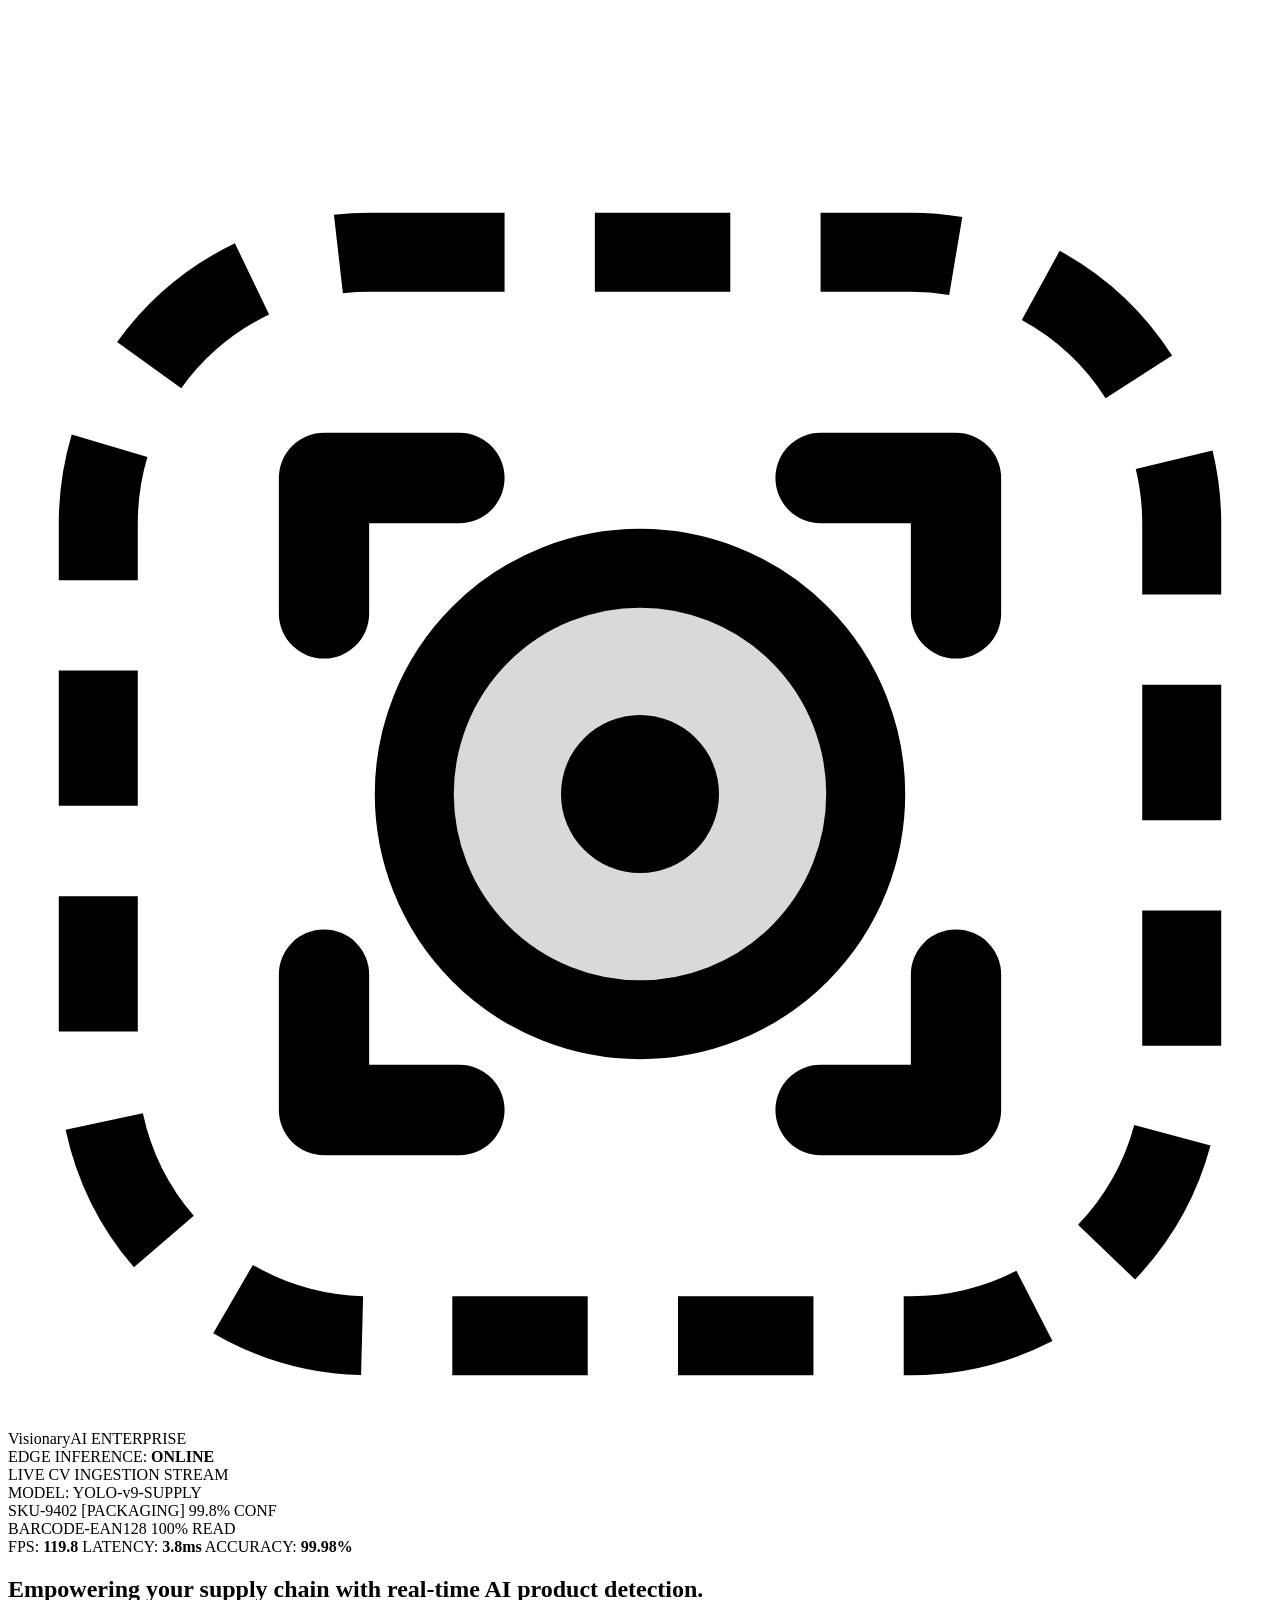
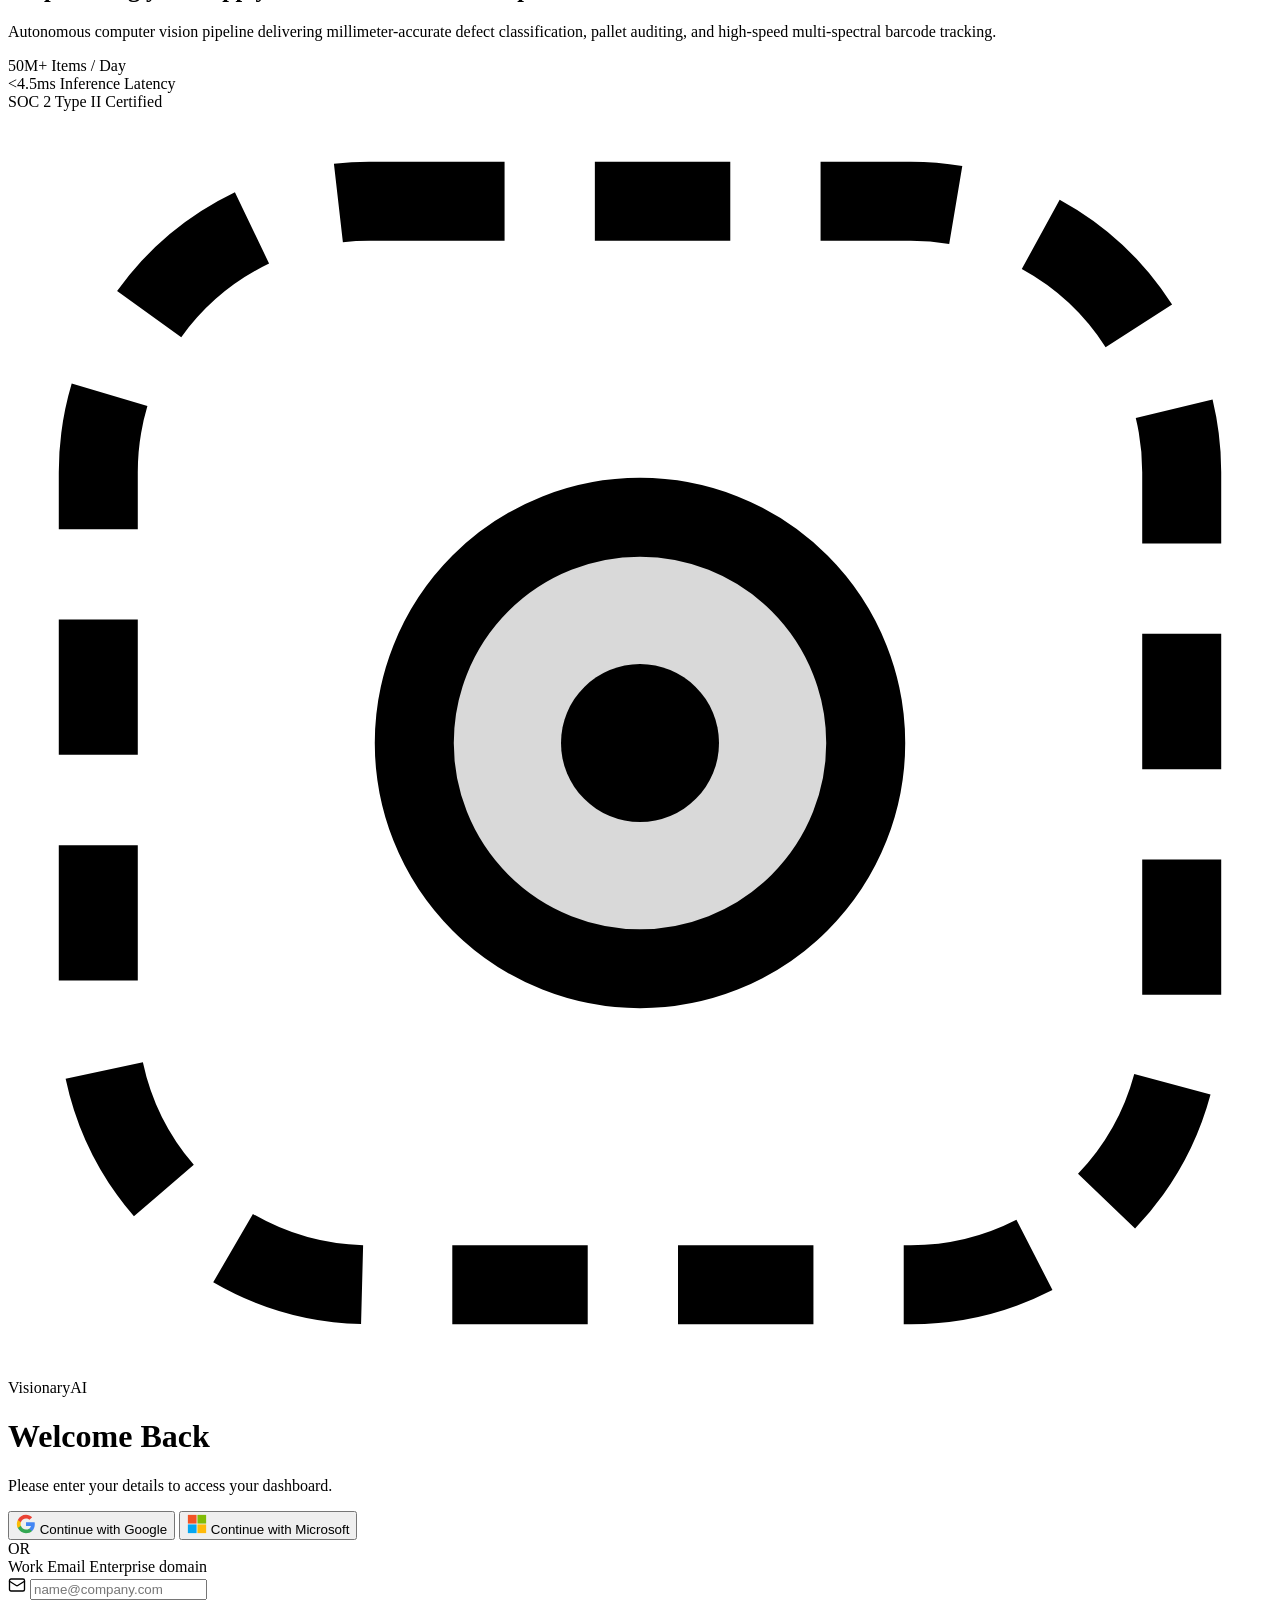
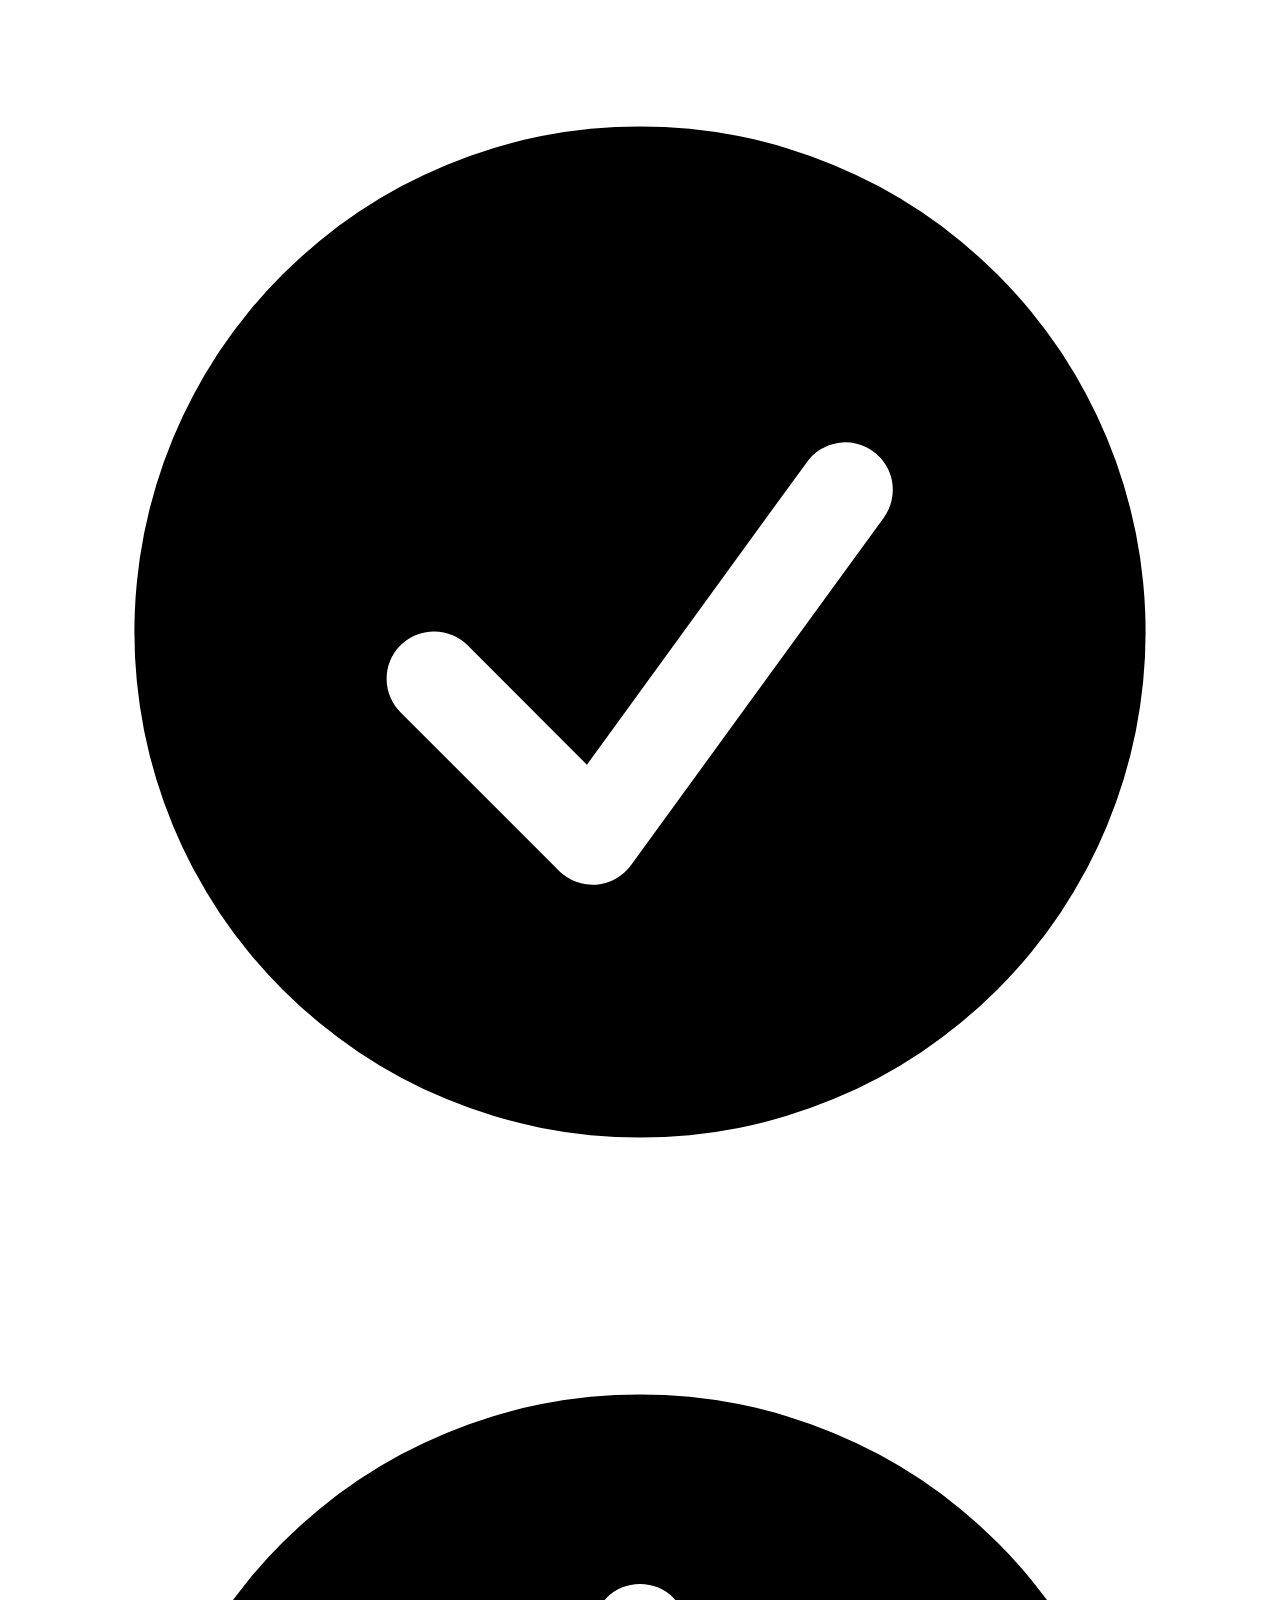
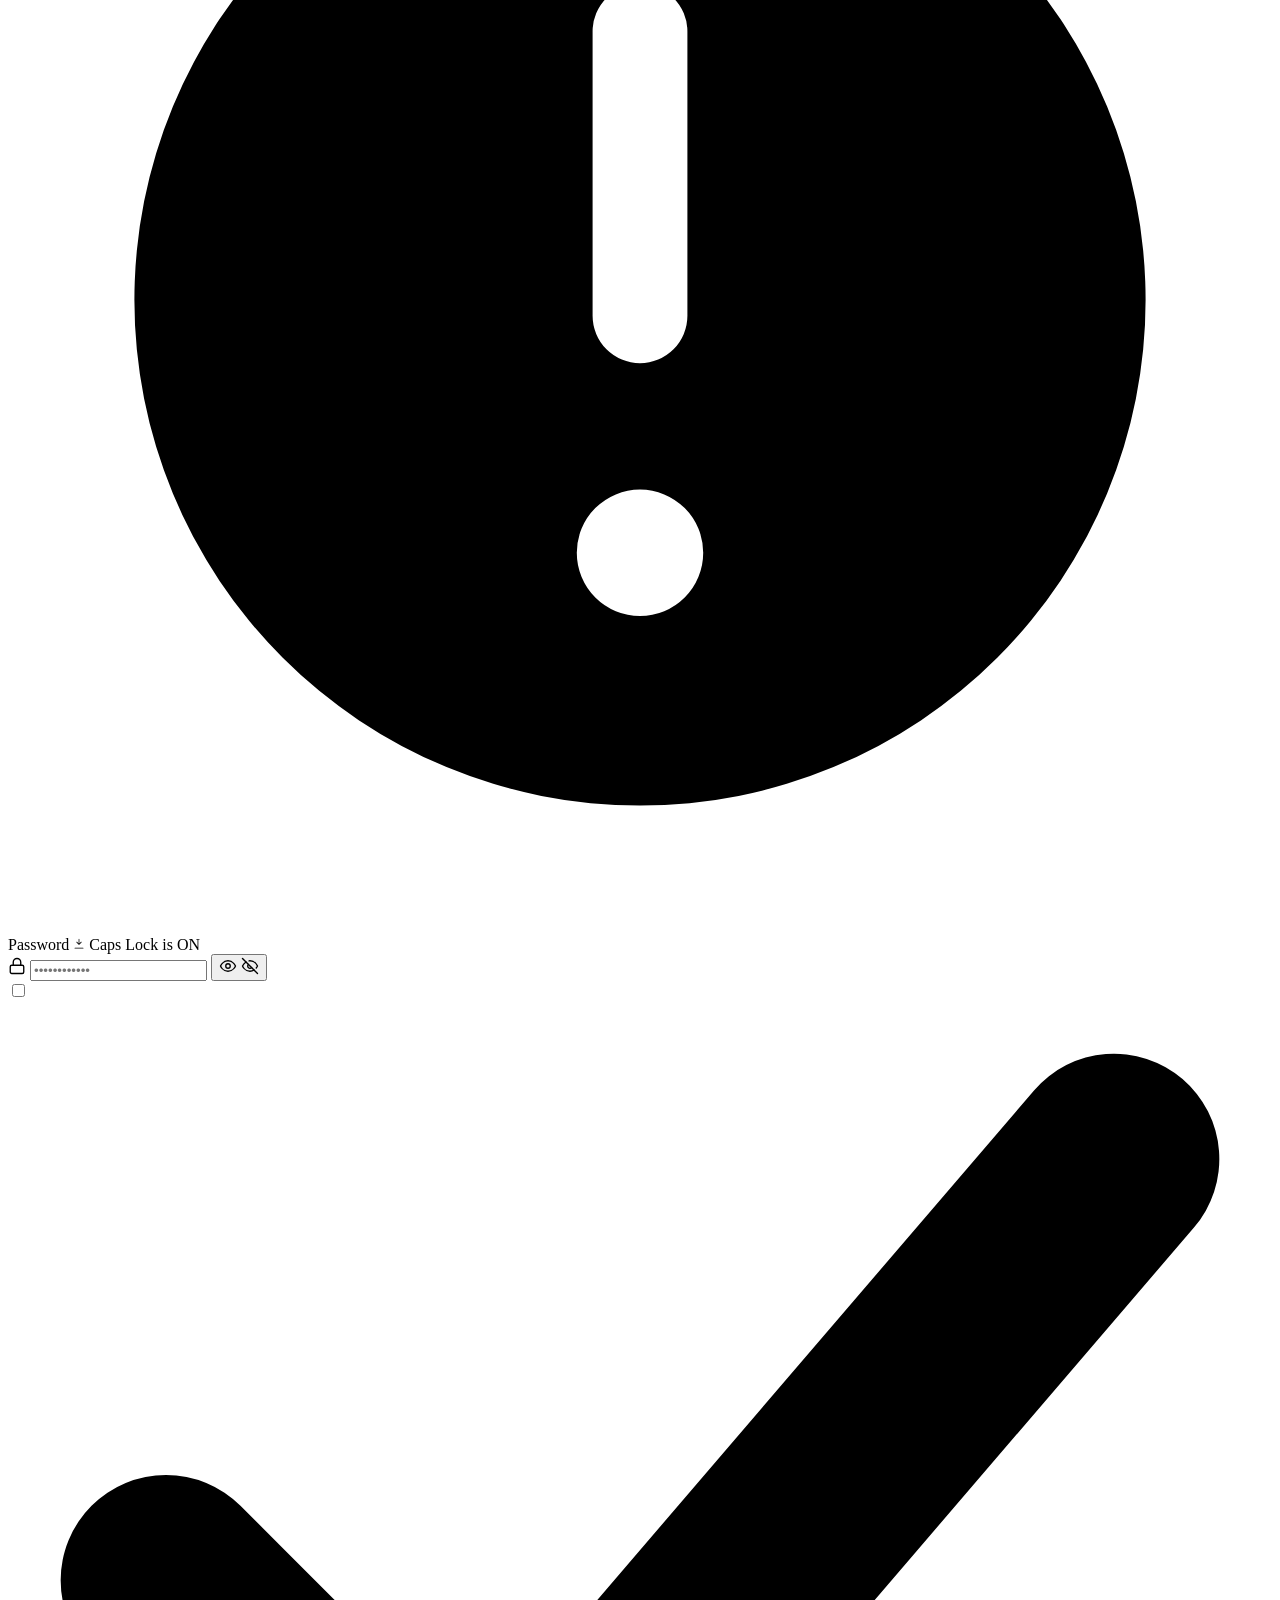
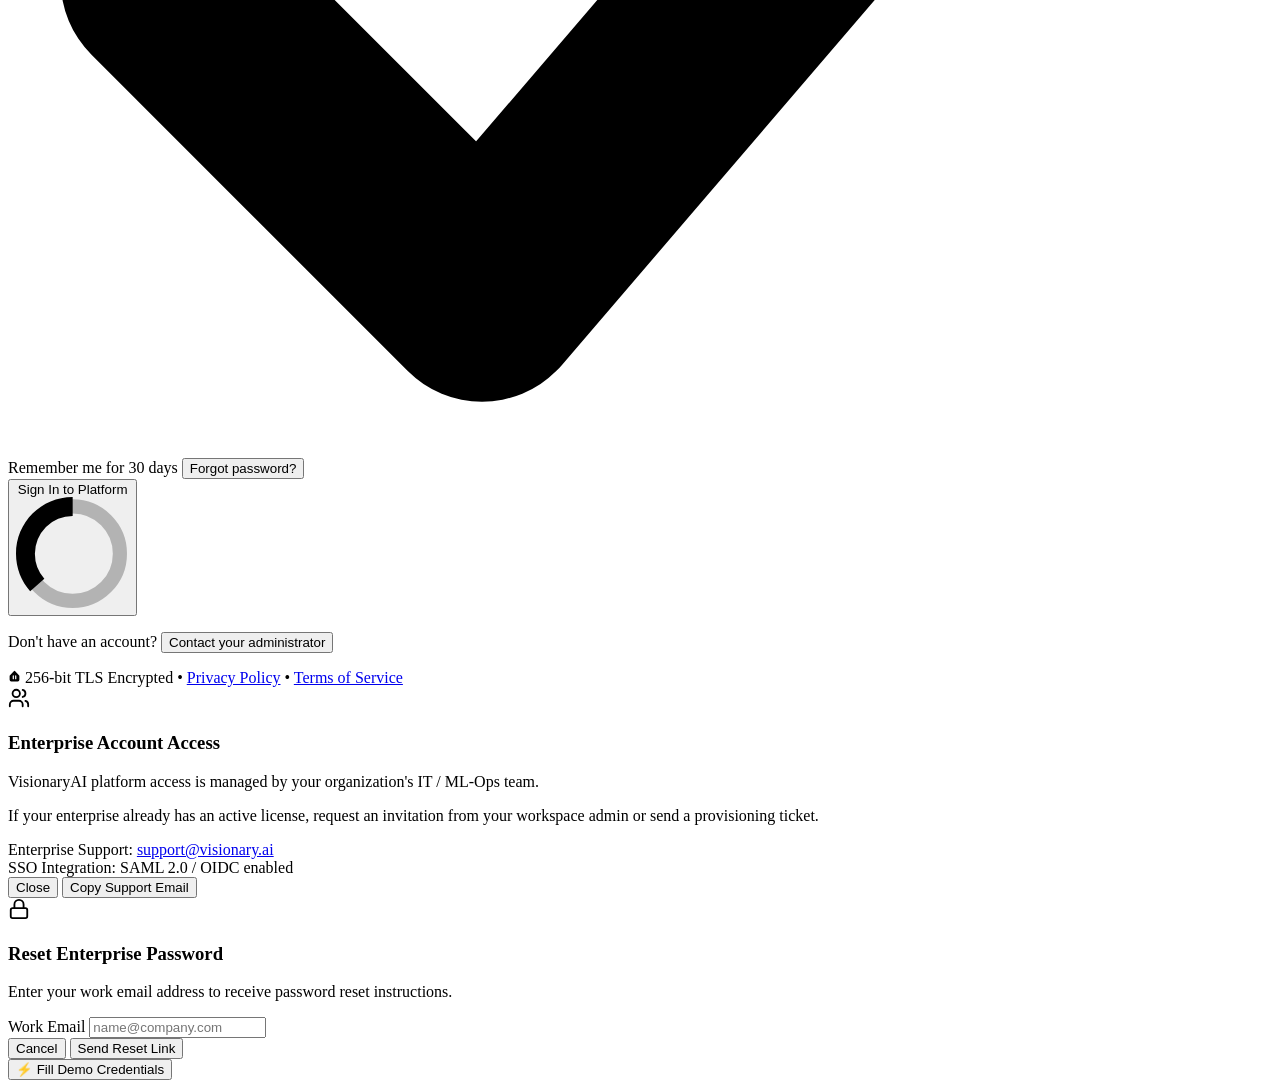
==== index.html @ e0a41798 "Add files via upload" ====
<!DOCTYPE html>
<html lang="en">
<head>
  <meta charset="UTF-8">
  <meta name="viewport" content="width=device-width, initial-scale=1.0">
  <title>VisionaryAI &mdash; Enterprise AI Product Detection Platform | Login</title>
  <meta name="description" content="Access your VisionaryAI dashboard to monitor real-time AI product detection, quality assurance telemetry, and supply chain vision models.">
  
  <!-- Fonts -->
  <link rel="preconnect" href="https://fonts.googleapis.com">
  <link rel="preconnect" href="https://fonts.gstatic.com" crossorigin>
  <link href="https://fonts.googleapis.com/css2?family=Plus+Jakarta+Sans:ital,wght@0,300;0,400;0,500;0,600;0,700;0,800;1,400&family=JetBrains+Mono:wght@400;500;600&display=swap" rel="stylesheet">
  
  <!-- Main Stylesheet -->
  <link rel="stylesheet" href="css/styles.css">
  
  <!-- Favicon SVG -->
  <link rel="icon" type="image/svg+xml" href="data:image/svg+xml,<svg xmlns='http://www.w3.org/2000/svg' viewBox='0 0 24 24' fill='none' stroke='%230284C7' stroke-width='2' stroke-linecap='round' stroke-linejoin='round'><path d='M2 12s3-7 10-7 10 7 10 7-3 7-10 7-10-7-10-7Z'/><circle cx='12' cy='12' r='3'/></svg>">
</head>
<body>
  <div class="app-container">
    
    <!-- LEFT SIDE: AI Vision & Corporate Branding Panel -->
    <aside class="branding-panel" aria-label="Brand and AI Computer Vision Showcase">
      <!-- Background Ambient Canvas for Real-time AI Bounding Boxes & Telemetry -->
      <canvas id="aiVisionCanvas" class="ai-canvas" aria-hidden="true"></canvas>
      
      <!-- Subtle Grid & Grain Overlays -->
      <div class="panel-overlay-gradient"></div>
      <div class="panel-overlay-vignette"></div>

      <div class="branding-content">
        <!-- Top Navigation / Logo -->
        <header class="brand-header">
          <div class="brand-logo-wrap">
            <div class="brand-logo-icon">
              <svg class="icon-svg" viewBox="0 0 28 28" fill="none" xmlns="http://www.w3.org/2000/svg" aria-hidden="true">
                <rect x="2" y="2" width="24" height="24" rx="6" stroke="currentColor" stroke-width="1.75" stroke-dasharray="3 2" class="scan-frame" />
                <circle cx="14" cy="14" r="5" fill="currentColor" fill-opacity="0.15" stroke="currentColor" stroke-width="1.75" />
                <circle cx="14" cy="14" r="1.75" fill="currentColor" />
                <path d="M7 7L10 7M7 7L7 10" stroke="currentColor" stroke-width="2" stroke-linecap="round" />
                <path d="M21 7L18 7M21 7L21 10" stroke="currentColor" stroke-width="2" stroke-linecap="round" />
                <path d="M7 21L10 21M7 21L7 18" stroke="currentColor" stroke-width="2" stroke-linecap="round" />
                <path d="M21 21L18 21M21 21L21 18" stroke="currentColor" stroke-width="2" stroke-linecap="round" />
              </svg>
            </div>
            <div class="brand-name-group">
              <span class="brand-name">Visionary<span class="brand-highlight">AI</span></span>
              <span class="brand-badge">ENTERPRISE</span>
            </div>
          </div>

          <!-- Live Telemetry Status Pill -->
          <div class="telemetry-pill" title="Inference Engine Status">
            <span class="telemetry-dot"></span>
            <span class="telemetry-text">EDGE INFERENCE: <strong>ONLINE</strong></span>
          </div>
        </header>

        <!-- Center AI Hero Showcase -->
        <div class="ai-hero-showcase">
          <!-- Live AI Computer Vision HUD Card -->
          <div class="cv-telemetry-card" id="interactiveHudCard">
            <div class="cv-card-header">
              <div class="cv-card-title">
                <span class="pulse-indicator"></span>
                <span>LIVE CV INGESTION STREAM</span>
              </div>
              <span class="cv-chip">MODEL: YOLO-v9-SUPPLY</span>
            </div>

            <!-- Visual Stream Simulation -->
            <div class="cv-stream-box">
              <div class="cv-crosshair top-left"></div>
              <div class="cv-crosshair top-right"></div>
              <div class="cv-crosshair bottom-left"></div>
              <div class="cv-crosshair bottom-right"></div>
              <div class="cv-laser-scan"></div>
              
              <!-- Simulated Detected BBoxes -->
              <div class="detected-item item-1">
                <div class="bbox-tag">
                  <span class="bbox-label">SKU-9402 [PACKAGING]</span>
                  <span class="bbox-conf">99.8% CONF</span>
                </div>
              </div>
              
              <div class="detected-item item-2">
                <div class="bbox-tag">
                  <span class="bbox-label">BARCODE-EAN128</span>
                  <span class="bbox-conf">100% READ</span>
                </div>
              </div>

              <div class="stream-stats-bar">
                <span>FPS: <strong id="fpsCounter">119.8</strong></span>
                <span>LATENCY: <strong id="latencyCounter">3.8ms</strong></span>
                <span>ACCURACY: <strong>99.98%</strong></span>
              </div>
            </div>
          </div>

          <!-- Tagline & Narrative -->
          <div class="brand-messaging">
            <h2 class="branding-tagline">
              Empowering your supply chain with real-time AI product detection.
            </h2>
            <p class="branding-description">
              Autonomous computer vision pipeline delivering millimeter-accurate defect classification, pallet auditing, and high-speed multi-spectral barcode tracking.
            </p>
          </div>
        </div>

        <!-- Footer / Enterprise Trust Badges -->
        <footer class="branding-footer">
          <div class="trust-metric">
            <span class="metric-val">50M+</span>
            <span class="metric-lbl">Items / Day</span>
          </div>
          <div class="trust-divider" aria-hidden="true"></div>
          <div class="trust-metric">
            <span class="metric-val">&lt;4.5ms</span>
            <span class="metric-lbl">Inference Latency</span>
          </div>
          <div class="trust-divider" aria-hidden="true"></div>
          <div class="trust-metric">
            <span class="metric-val">SOC 2</span>
            <span class="metric-lbl">Type II Certified</span>
          </div>
        </footer>
      </div>
    </aside>


    <!-- RIGHT SIDE: Modern Enterprise Login Form Container -->
    <main class="login-panel" role="main">
      <!-- Mobile Only Header -->
      <div class="mobile-brand-header">
        <div class="brand-logo-wrap">
          <div class="brand-logo-icon">
            <svg class="icon-svg" viewBox="0 0 28 28" fill="none" xmlns="http://www.w3.org/2000/svg" aria-hidden="true">
              <rect x="2" y="2" width="24" height="24" rx="6" stroke="currentColor" stroke-width="1.75" stroke-dasharray="3 2" />
              <circle cx="14" cy="14" r="5" fill="currentColor" fill-opacity="0.15" stroke="currentColor" stroke-width="1.75" />
              <circle cx="14" cy="14" r="1.75" fill="currentColor" />
            </svg>
          </div>
          <div class="brand-name-group">
            <span class="brand-name">Visionary<span class="brand-highlight">AI</span></span>
          </div>
        </div>
      </div>

      <!-- Centered Form Container -->
      <div class="form-wrapper">
        <div class="form-card">
          
          <!-- Header Area -->
          <header class="form-header">
            <h1 class="form-title">Welcome Back</h1>
            <p class="form-subtitle">Please enter your details to access your dashboard.</p>
          </header>

          <!-- SSO Options (Google & Microsoft) -->
          <section class="sso-section" aria-label="Single Sign-On Authentication">
            <div class="sso-grid">
              <!-- Google SSO -->
              <button type="button" class="sso-button" id="btnSsoGoogle" aria-label="Continue with Google Workspace SSO">
                <svg class="sso-icon" viewBox="0 0 24 24" width="20" height="20" xmlns="http://www.w3.org/2000/svg" aria-hidden="true">
                  <path d="M22.56 12.25c0-.78-.07-1.53-.2-2.25H12v4.26h5.92c-.26 1.37-1.04 2.53-2.21 3.31v2.77h3.57c2.08-1.92 3.28-4.74 3.28-8.09z" fill="#4285F4"/>
                  <path d="M12 23c2.97 0 5.46-.98 7.28-2.66l-3.57-2.77c-.98.66-2.23 1.06-3.71 1.06-2.86 0-5.29-1.93-6.16-4.53H2.18v2.84C3.99 20.53 7.7 23 12 23z" fill="#34A853"/>
                  <path d="M5.84 14.09c-.22-.66-.35-1.36-.35-2.09s.13-1.43.35-2.09V7.06H2.18C1.43 8.55 1 10.22 1 12s.43 3.45 1.18 4.94l2.85-2.22.81-.63z" fill="#FBBC05"/>
                  <path d="M12 5.38c1.62 0 3.06.56 4.21 1.64l3.15-3.15C17.45 2.09 14.97 1 12 1 7.7 1 3.99 3.47 2.18 7.06l3.66 2.84c.87-2.6 3.3-4.52 6.16-4.52z" fill="#EA4335"/>
                </svg>
                <span class="sso-text">Continue with Google</span>
              </button>

              <!-- Microsoft SSO -->
              <button type="button" class="sso-button" id="btnSsoMicrosoft" aria-label="Continue with Microsoft Azure AD SSO">
                <svg class="sso-icon" viewBox="0 0 23 23" width="20" height="20" xmlns="http://www.w3.org/2000/svg" aria-hidden="true">
                  <path fill="#f35325" d="M1 1h10v10H1z"/>
                  <path fill="#81bc06" d="M12 1h10v10H12z"/>
                  <path fill="#05a6f0" d="M1 12h10v10H1z"/>
                  <path fill="#ffba08" d="M12 12h10v10H12z"/>
                </svg>
                <span class="sso-text">Continue with Microsoft</span>
              </button>
            </div>
          </section>

          <!-- Divider -->
          <div class="divider-wrap" role="separator" aria-label="or sign in with enterprise credentials">
            <div class="divider-line"></div>
            <span class="divider-label">OR</span>
            <div class="divider-line"></div>
          </div>

          <!-- Login Form -->
          <form id="loginForm" class="auth-form" novalidate autocomplete="on">
            
            <!-- Email Field -->
            <div class="form-group" id="emailGroup">
              <div class="label-row">
                <label for="workEmail" class="form-label">Work Email</label>
                <span class="label-hint" id="domainHint">Enterprise domain</span>
              </div>
              <div class="input-container">
                <span class="input-icon left" aria-hidden="true">
                  <svg viewBox="0 0 24 24" fill="none" stroke="currentColor" stroke-width="1.8" stroke-linecap="round" stroke-linejoin="round" width="18" height="18">
                    <rect x="2" y="4" width="20" height="16" rx="2"/>
                    <path d="m22 7-8.97 5.7a1.94 1.94 0 0 1-2.06 0L2 7"/>
                  </svg>
                </span>
                <input 
                  type="email" 
                  id="workEmail" 
                  name="email" 
                  class="form-input" 
                  placeholder="name@company.com" 
                  autocomplete="username" 
                  required 
                  aria-required="true"
                  aria-invalid="false"
                  aria-describedby="emailFeedback"
                />
                <!-- Validation Status Icon -->
                <div class="validation-status" id="emailStatusIcon" aria-hidden="true">
                  <svg class="icon-valid" viewBox="0 0 20 20" fill="currentColor">
                    <path fill-rule="evenodd" d="M10 18a8 8 0 100-16 8 8 0 000 16zm3.857-9.809a.75.75 0 00-1.214-.882l-3.483 4.79-1.88-1.88a.75.75 0 10-1.06 1.061l2.5 2.5a.75.75 0 001.137-.089l4-5.5z" clip-rule="evenodd" />
                  </svg>
                  <svg class="icon-invalid" viewBox="0 0 20 20" fill="currentColor">
                    <path fill-rule="evenodd" d="M18 10a8 8 0 11-16 0 8 8 0 0116 0zm-8-5a.75.75 0 01.75.75v4.5a.75.75 0 01-1.5 0v-4.5A.75.75 0 0110 5zm0 10a1 1 0 100-2 1 1 0 000 2z" clip-rule="evenodd" />
                  </svg>
                </div>
              </div>
              <div class="feedback-msg" id="emailFeedback" role="alert" aria-live="polite"></div>
            </div>

            <!-- Password Field -->
            <div class="form-group" id="passwordGroup">
              <div class="label-row">
                <label for="password" class="form-label">Password</label>
                <!-- Caps Lock Warning Badge -->
                <span class="caps-warning hidden" id="capsLockWarning" role="status">
                  <svg viewBox="0 0 16 16" fill="currentColor" width="12" height="12" aria-hidden="true">
                    <path d="M8 1a.5.5 0 0 1 .5.5v5.793l2.146-2.147a.5.5 0 0 1 .708.708l-3 3a.5.5 0 0 1-.708 0l-3-3a.5.5 0 1 1 .708-.708L7.5 7.293V1.5A.5.5 0 0 1 8 1zM2 13.5a.5.5 0 0 1 .5-.5h11a.5.5 0 0 1 0 1h-11a.5.5 0 0 1-.5-.5z"/>
                  </svg>
                  Caps Lock is ON
                </span>
              </div>
              <div class="input-container">
                <span class="input-icon left" aria-hidden="true">
                  <svg viewBox="0 0 24 24" fill="none" stroke="currentColor" stroke-width="1.8" stroke-linecap="round" stroke-linejoin="round" width="18" height="18">
                    <rect x="3" y="11" width="18" height="11" rx="2" ry="2"/>
                    <path d="M7 11V7a5 5 0 0 1 10 0v4"/>
                  </svg>
                </span>
                <input 
                  type="password" 
                  id="password" 
                  name="password" 
                  class="form-input has-toggle" 
                  placeholder="••••••••••••" 
                  autocomplete="current-password" 
                  required 
                  aria-required="true"
                  aria-invalid="false"
                  aria-describedby="passwordFeedback"
                />
                <!-- Show / Hide Password Toggle Button -->
                <button 
                  type="button" 
                  id="togglePassword" 
                  class="password-toggle-btn" 
                  aria-label="Show password" 
                  aria-pressed="false"
                  title="Toggle password visibility"
                >
                  <!-- Eye Open Icon -->
                  <svg class="eye-open" viewBox="0 0 24 24" fill="none" stroke="currentColor" stroke-width="1.8" stroke-linecap="round" stroke-linejoin="round" width="18" height="18" aria-hidden="true">
                    <path d="M2 12s3-7 10-7 10 7 10 7-3 7-10 7-10-7-10-7Z"/>
                    <circle cx="12" cy="12" r="3"/>
                  </svg>
                  <!-- Eye Closed Icon -->
                  <svg class="eye-closed hidden" viewBox="0 0 24 24" fill="none" stroke="currentColor" stroke-width="1.8" stroke-linecap="round" stroke-linejoin="round" width="18" height="18" aria-hidden="true">
                    <path d="m2 2 20 20"/>
                    <path d="M9.88 9.88a3 3 0 1 0 4.24 4.24"/>
                    <path d="M10.73 5.08A10.43 10.43 0 0 1 12 5c7 0 10 7 10 7a13.16 13.16 0 0 1-1.67 2.68"/>
                    <path d="M6.61 6.61A13.526 13.526 0 0 0 2 12s3 7 10 7a9.74 9.74 0 0 0 5.39-1.61"/>
                  </svg>
                </button>
              </div>
              <div class="feedback-msg" id="passwordFeedback" role="alert" aria-live="polite"></div>
            </div>

            <!-- Form Controls: Remember Me & Forgot Password -->
            <div class="form-controls-row">
              <label class="custom-checkbox-label" for="rememberMe">
                <input type="checkbox" id="rememberMe" name="remember" class="custom-checkbox-input">
                <span class="custom-checkbox-box" aria-hidden="true">
                  <svg class="check-svg" viewBox="0 0 12 10" fill="none" stroke="currentColor" stroke-width="2" stroke-linecap="round" stroke-linejoin="round">
                    <polyline points="1.5 5.5 4.5 8.5 10.5 1.5"></polyline>
                  </svg>
                </span>
                <span class="checkbox-text">Remember me for 30 days</span>
              </label>

              <button type="button" class="forgot-password-link" id="btnForgotPassword">
                Forgot password?
              </button>
            </div>

            <!-- Primary Submit Action -->
            <button type="submit" class="submit-btn" id="btnSubmit">
              <span class="btn-text">Sign In to Platform</span>
              <span class="btn-spinner hidden" aria-hidden="true">
                <svg class="spinner-svg" viewBox="0 0 24 24" fill="none">
                  <circle class="spinner-track" cx="12" cy="12" r="10" stroke="currentColor" stroke-width="3" opacity="0.25"/>
                  <path class="spinner-head" fill="currentColor" d="M4 12a8 8 0 018-8V0C5.373 0 0 5.373 0 12h4zm2 5.291A7.962 7.962 0 014 12H0c0 3.042 1.135 5.824 3 7.938l3-2.647z"/>
                </svg>
              </span>
            </button>

          </form>

          <!-- Footer / Admin Contact -->
          <footer class="form-card-footer">
            <p class="admin-notice">
              Don't have an account? 
              <button type="button" class="contact-admin-link" id="btnContactAdmin">
                Contact your administrator
              </button>
            </p>
            
            <div class="legal-links">
              <span class="security-badge">
                <svg viewBox="0 0 16 16" fill="currentColor" width="13" height="13" aria-hidden="true">
                  <path fill-rule="evenodd" d="M8 .999a.75.75 0 0 1 .55.24l5.25 5.5A.75.75 0 0 1 14 7.25V12a2 2 0 0 1-2 2H4a2 2 0 0 1-2-2V7.25a.75.75 0 0 1 .2-.51l5.25-5.5A.75.75 0 0 1 8 .999zm-.75 6.251a.75.75 0 0 0-1.5 0v3.5a.75.75 0 0 0 1.5 0v-3.5zm3 0a.75.75 0 0 0-1.5 0v3.5a.75.75 0 0 0 1.5 0v-3.5z"/>
                </svg>
                256-bit TLS Encrypted
              </span>
              <span class="sep">&bull;</span>
              <a href="#privacy" class="subtle-link" id="linkPrivacy">Privacy Policy</a>
              <span class="sep">&bull;</span>
              <a href="#terms" class="subtle-link" id="linkTerms">Terms of Service</a>
            </div>
          </footer>

        </div>
      </div>
    </main>

  </div>

  <!-- Interactive Modal: Contact Administrator -->
  <div class="modal-backdrop hidden" id="adminModal" role="dialog" aria-modal="true" aria-labelledby="adminModalTitle">
    <div class="modal-card">
      <div class="modal-header">
        <div class="modal-icon-badge">
          <svg viewBox="0 0 24 24" fill="none" stroke="currentColor" stroke-width="2" stroke-linecap="round" stroke-linejoin="round" width="22" height="22">
            <path d="M16 21v-2a4 4 0 0 0-4-4H6a4 4 0 0 0-4 4v2"/>
            <circle cx="9" cy="7" r="4"/>
            <path d="M22 21v-2a4 4 0 0 0-3-3.87"/>
            <path d="M16 3.13a4 4 0 0 1 0 7.75"/>
          </svg>
        </div>
        <div>
          <h3 class="modal-title" id="adminModalTitle">Enterprise Account Access</h3>
          <p class="modal-subtitle">VisionaryAI platform access is managed by your organization's IT / ML-Ops team.</p>
        </div>
      </div>
      <div class="modal-body">
        <div class="info-alert">
          <p>If your enterprise already has an active license, request an invitation from your workspace admin or send a provisioning ticket.</p>
        </div>
        <div class="admin-contact-details">
          <div class="contact-row">
            <span class="contact-label">Enterprise Support:</span>
            <a href="mailto:support@visionary.ai" class="contact-val">support@visionary.ai</a>
          </div>
          <div class="contact-row">
            <span class="contact-label">SSO Integration:</span>
            <span class="contact-val">SAML 2.0 / OIDC enabled</span>
          </div>
        </div>
      </div>
      <div class="modal-footer">
        <button type="button" class="btn-secondary" id="btnCloseAdminModal">Close</button>
        <button type="button" class="btn-primary-sm" id="btnCopyAdminEmail">
          <span id="copyEmailText">Copy Support Email</span>
        </button>
      </div>
    </div>
  </div>

  <!-- Interactive Modal: Forgot Password -->
  <div class="modal-backdrop hidden" id="forgotModal" role="dialog" aria-modal="true" aria-labelledby="forgotModalTitle">
    <div class="modal-card">
      <div class="modal-header">
        <div class="modal-icon-badge warning">
          <svg viewBox="0 0 24 24" fill="none" stroke="currentColor" stroke-width="2" stroke-linecap="round" stroke-linejoin="round" width="22" height="22">
            <rect x="3" y="11" width="18" height="11" rx="2" ry="2"/>
            <path d="M7 11V7a5 5 0 0 1 10 0v4"/>
          </svg>
        </div>
        <div>
          <h3 class="modal-title" id="forgotModalTitle">Reset Enterprise Password</h3>
          <p class="modal-subtitle">Enter your work email address to receive password reset instructions.</p>
        </div>
      </div>
      <div class="modal-body">
        <div class="form-group">
          <label for="resetEmail" class="form-label">Work Email</label>
          <input type="email" id="resetEmail" class="form-input" placeholder="name@company.com">
          <div class="feedback-msg" id="resetFeedback"></div>
        </div>
      </div>
      <div class="modal-footer">
        <button type="button" class="btn-secondary" id="btnCloseForgotModal">Cancel</button>
        <button type="button" class="btn-primary-sm" id="btnSendReset">Send Reset Link</button>
      </div>
    </div>
  </div>

  <!-- Toast Notification Container -->
  <div class="toast-container" id="toastContainer" aria-live="assertive"></div>

  <!-- Quick Demo Autofill Tooltip -->
  <aside class="demo-badge-bar" aria-label="Demo Testing Helper">
    <button type="button" class="demo-badge-btn" id="btnQuickDemo" title="Click to autofill enterprise demo credentials">
      <span class="sparkle">⚡</span> Fill Demo Credentials
    </button>
  </aside>

  <!-- Application Logic Scripts -->
  <script src="js/canvas-ai.js"></script>
  <script src="js/app.js"></script>
</body>
</html>
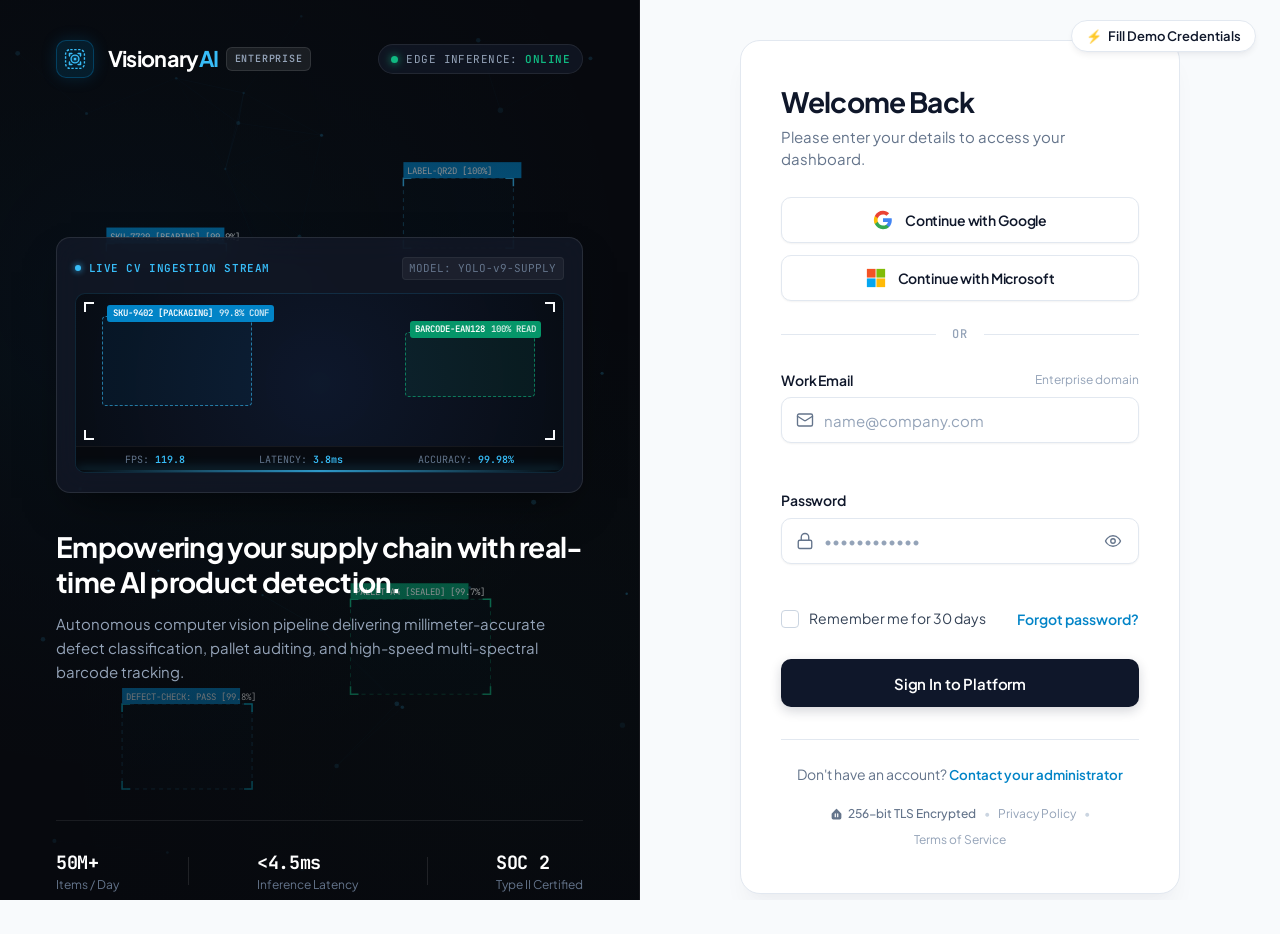
==== commit a5884546: "Add real multi-account switcher to profile dropdown Signing in on the login page now remembers the a" ====
--- a/index.html
+++ b/index.html
@@ -433,6 +433,7 @@
 
   <!-- Application Logic Scripts -->
   <script src="js/canvas-ai.js"></script>
+  <script src="js/auth.js"></script>
   <script src="js/app.js"></script>
 </body>
 </html>
--- a/css/styles.css
+++ b/css/styles.css
@@ -0,0 +1,1392 @@
+/* ==========================================================================
+   VisionaryAI Enterprise Design System & Authentication Stylesheet
+   ========================================================================== */
+
+/* --------------------------------------------------------------------------
+   1. CSS Custom Properties / Design Tokens
+   -------------------------------------------------------------------------- */
+:root {
+  /* Brand Primary & Accents (Precision Slate & Cyan Telemetry) */
+  --brand-primary: #0284C7;
+  --brand-primary-hover: #0369A1;
+  --brand-primary-light: #E0F2FE;
+  --brand-glow: rgba(2, 132, 199, 0.25);
+  
+  /* Telemetry / Success / Error Accents */
+  --color-emerald: #10B981;
+  --color-emerald-light: #D1FAE5;
+  --color-cyan: #06B6D4;
+  --color-rose: #E11D48;
+  --color-rose-light: #FFE4E6;
+  --color-amber: #D97706;
+  --color-amber-light: #FEF3C7;
+
+  /* Left Panel (Dark Corporate Obsidian / Precision Vision Theme) */
+  --dark-bg: #07090E;
+  --dark-surface: #0E131F;
+  --dark-surface-elevated: rgba(18, 24, 38, 0.85);
+  --dark-border: rgba(255, 255, 255, 0.08);
+  --dark-border-subtle: rgba(255, 255, 255, 0.04);
+  --dark-text-primary: #F8FAFC;
+  --dark-text-secondary: #94A3B8;
+  --dark-text-muted: #64748B;
+
+  /* Right Panel (Clean High-End Enterprise Light Studio) */
+  --light-bg: #F8FAFC;
+  --light-card-bg: #FFFFFF;
+  --light-border: #E2E8F0;
+  --light-border-hover: #CBD5E1;
+  --light-border-focus: #0284C7;
+  
+  --text-title: #0F172A;
+  --text-body: #334155;
+  --text-muted: #64748B;
+  --text-subtle: #94A3B8;
+
+  /* Typography */
+  --font-main: 'Plus Jakarta Sans', -apple-system, BlinkMacSystemFont, 'Segoe UI', Roboto, sans-serif;
+  --font-mono: 'JetBrains Mono', monospace;
+
+  /* Shadows */
+  --shadow-sm: 0 1px 2px 0 rgba(0, 0, 0, 0.05);
+  --shadow-md: 0 4px 6px -1px rgba(15, 23, 42, 0.06), 0 2px 4px -2px rgba(15, 23, 42, 0.04);
+  --shadow-lg: 0 10px 15px -3px rgba(15, 23, 42, 0.08), 0 4px 6px -4px rgba(15, 23, 42, 0.04);
+  --shadow-card: 0 20px 25px -5px rgba(15, 23, 42, 0.04), 0 8px 10px -6px rgba(15, 23, 42, 0.02);
+  --shadow-focus: 0 0 0 3px rgba(2, 132, 199, 0.2);
+
+  /* Transitions */
+  --transition-fast: 150ms cubic-bezier(0.4, 0, 0.2, 1);
+  --transition-normal: 220ms cubic-bezier(0.4, 0, 0.2, 1);
+  --transition-smooth: 350ms cubic-bezier(0.16, 1, 0.3, 1);
+
+  /* Radius */
+  --radius-sm: 6px;
+  --radius-md: 10px;
+  --radius-lg: 14px;
+  --radius-xl: 20px;
+  --radius-full: 9999px;
+}
+
+/* --------------------------------------------------------------------------
+   2. Reset & Global Base
+   -------------------------------------------------------------------------- */
+*, *::before, *::after {
+  box-sizing: border-box;
+  margin: 0;
+  padding: 0;
+}
+
+html, body {
+  height: 100%;
+  font-family: var(--font-main);
+  font-size: 16px;
+  line-height: 1.5;
+  color: var(--text-body);
+  background-color: var(--light-bg);
+  -webkit-font-smoothing: antialiased;
+  -moz-osx-font-smoothing: grayscale;
+  text-rendering: optimizeLegibility;
+  overflow-x: hidden;
+}
+
+/* Accessibility Focus Visible Standard */
+:focus-visible {
+  outline: 2px solid var(--brand-primary);
+  outline-offset: 2px;
+}
+
+button {
+  font-family: inherit;
+  cursor: pointer;
+  border: none;
+  background: none;
+}
+
+input, button, a {
+  transition: all var(--transition-fast);
+}
+
+/* --------------------------------------------------------------------------
+   3. Main App Layout (Split Screen 50/50)
+   -------------------------------------------------------------------------- */
+.app-container {
+  display: flex;
+  min-height: 100vh;
+  width: 100%;
+  position: relative;
+}
+
+/* --------------------------------------------------------------------------
+   4. Left Side: AI Vision & Branding Showcase Panel
+   -------------------------------------------------------------------------- */
+.branding-panel {
+  flex: 1;
+  max-width: 50%;
+  background-color: var(--dark-bg);
+  position: relative;
+  overflow: hidden;
+  display: flex;
+  flex-direction: column;
+  color: var(--dark-text-primary);
+  padding: 2.5rem 3.5rem;
+  border-right: 1px solid rgba(255, 255, 255, 0.06);
+  user-select: none;
+}
+
+/* Canvas Background */
+.ai-canvas {
+  position: absolute;
+  top: 0;
+  left: 0;
+  width: 100%;
+  height: 100%;
+  z-index: 1;
+  pointer-events: none;
+}
+
+/* Overlay Depth Gradients */
+.panel-overlay-gradient {
+  position: absolute;
+  inset: 0;
+  background: radial-gradient(circle at 20% 30%, rgba(2, 132, 199, 0.08) 0%, transparent 60%),
+              radial-gradient(circle at 80% 80%, rgba(16, 185, 129, 0.04) 0%, transparent 50%);
+  z-index: 2;
+  pointer-events: none;
+}
+
+.panel-overlay-vignette {
+  position: absolute;
+  inset: 0;
+  background: linear-gradient(180deg, rgba(7, 9, 14, 0.7) 0%, rgba(7, 9, 14, 0.2) 40%, rgba(7, 9, 14, 0.85) 100%);
+  z-index: 2;
+  pointer-events: none;
+}
+
+.branding-content {
+  position: relative;
+  z-index: 3;
+  display: flex;
+  flex-direction: column;
+  justify-content: space-between;
+  height: 100%;
+  width: 100%;
+  max-width: 560px;
+  margin: 0 auto;
+}
+
+/* Brand Header */
+.brand-header {
+  display: flex;
+  align-items: center;
+  justify-content: space-between;
+  width: 100%;
+  padding-bottom: 1.5rem;
+}
+
+.brand-logo-wrap {
+  display: flex;
+  align-items: center;
+  gap: 0.85rem;
+}
+
+.brand-logo-icon {
+  width: 38px;
+  height: 38px;
+  border-radius: var(--radius-md);
+  background: rgba(2, 132, 199, 0.15);
+  border: 1px solid rgba(2, 132, 199, 0.35);
+  display: flex;
+  align-items: center;
+  justify-content: center;
+  color: #38BDF8;
+  box-shadow: 0 0 16px rgba(2, 132, 199, 0.2);
+}
+
+.brand-logo-icon .icon-svg {
+  width: 22px;
+  height: 22px;
+}
+
+.brand-name-group {
+  display: flex;
+  align-items: center;
+  gap: 0.5rem;
+}
+
+.brand-name {
+  font-size: 1.35rem;
+  font-weight: 700;
+  letter-spacing: -0.03em;
+  color: #FFFFFF;
+}
+
+.brand-highlight {
+  color: #38BDF8;
+}
+
+.brand-badge {
+  font-family: var(--font-mono);
+  font-size: 0.625rem;
+  font-weight: 600;
+  letter-spacing: 0.08em;
+  padding: 0.2rem 0.45rem;
+  border-radius: var(--radius-sm);
+  background: rgba(255, 255, 255, 0.08);
+  color: var(--dark-text-secondary);
+  border: 1px solid rgba(255, 255, 255, 0.1);
+}
+
+/* Telemetry Status Pill */
+.telemetry-pill {
+  display: flex;
+  align-items: center;
+  gap: 0.5rem;
+  padding: 0.35rem 0.75rem;
+  border-radius: var(--radius-full);
+  background: rgba(18, 24, 38, 0.8);
+  border: 1px solid rgba(255, 255, 255, 0.08);
+  backdrop-filter: blur(8px);
+}
+
+.telemetry-dot {
+  width: 7px;
+  height: 7px;
+  border-radius: 50%;
+  background-color: var(--color-emerald);
+  box-shadow: 0 0 8px var(--color-emerald);
+  animation: telemetryPulse 2.2s infinite ease-in-out;
+}
+
+@keyframes telemetryPulse {
+  0%, 100% { opacity: 1; transform: scale(1); }
+  50% { opacity: 0.4; transform: scale(0.85); }
+}
+
+.telemetry-text {
+  font-family: var(--font-mono);
+  font-size: 0.6875rem;
+  color: var(--dark-text-secondary);
+  letter-spacing: 0.04em;
+}
+
+.telemetry-text strong {
+  color: var(--color-emerald);
+  font-weight: 600;
+}
+
+/* Center Showcase: AI HUD Card & Copy */
+.ai-hero-showcase {
+  display: flex;
+  flex-direction: column;
+  gap: 2.25rem;
+  margin: auto 0;
+  padding: 1.5rem 0;
+}
+
+/* Live CV Telemetry Card */
+.cv-telemetry-card {
+  background: var(--dark-surface-elevated);
+  border: 1px solid rgba(255, 255, 255, 0.1);
+  border-radius: var(--radius-lg);
+  padding: 1.15rem;
+  box-shadow: 0 20px 40px -15px rgba(0, 0, 0, 0.6);
+  backdrop-filter: blur(16px);
+  position: relative;
+  overflow: hidden;
+  transition: transform var(--transition-smooth), border-color var(--transition-fast);
+}
+
+.cv-telemetry-card:hover {
+  border-color: rgba(56, 189, 248, 0.35);
+  transform: translateY(-2px);
+}
+
+.cv-card-header {
+  display: flex;
+  align-items: center;
+  justify-content: space-between;
+  margin-bottom: 0.85rem;
+  font-family: var(--font-mono);
+  font-size: 0.6875rem;
+}
+
+.cv-card-title {
+  display: flex;
+  align-items: center;
+  gap: 0.45rem;
+  color: #38BDF8;
+  font-weight: 600;
+  letter-spacing: 0.05em;
+}
+
+.pulse-indicator {
+  width: 6px;
+  height: 6px;
+  border-radius: 50%;
+  background: #38BDF8;
+  box-shadow: 0 0 6px #38BDF8;
+}
+
+.cv-chip {
+  color: var(--dark-text-muted);
+  background: rgba(255, 255, 255, 0.05);
+  padding: 0.15rem 0.4rem;
+  border-radius: 4px;
+  border: 1px solid rgba(255, 255, 255, 0.06);
+}
+
+/* CV Stream Simulation Box */
+.cv-stream-box {
+  height: 180px;
+  background: radial-gradient(circle at center, rgba(14, 25, 45, 0.9) 0%, rgba(8, 12, 20, 0.95) 100%);
+  border-radius: var(--radius-md);
+  border: 1px solid rgba(56, 189, 248, 0.15);
+  position: relative;
+  overflow: hidden;
+  display: flex;
+  align-items: flex-end;
+}
+
+/* Corner Crosshairs */
+.cv-crosshair {
+  position: absolute;
+  width: 10px;
+  height: 10px;
+  border-color: rgba(56, 189, 248, 0.4);
+  pointer-events: none;
+}
+.cv-crosshair.top-left { top: 8px; left: 8px; border-top: 2px solid; border-left: 2px solid; }
+.cv-crosshair.top-right { top: 8px; right: 8px; border-top: 2px solid; border-right: 2px solid; }
+.cv-crosshair.bottom-left { bottom: 32px; left: 8px; border-bottom: 2px solid; border-left: 2px solid; }
+.cv-crosshair.bottom-right { bottom: 32px; right: 8px; border-bottom: 2px solid; border-right: 2px solid; }
+
+/* Laser Scan Line */
+.cv-laser-scan {
+  position: absolute;
+  left: 0;
+  width: 100%;
+  height: 2px;
+  background: linear-gradient(90deg, transparent 0%, rgba(56, 189, 248, 0.8) 50%, transparent 100%);
+  box-shadow: 0 0 12px rgba(56, 189, 248, 0.7);
+  animation: laserScan 3.5s infinite linear;
+  pointer-events: none;
+}
+
+@keyframes laserScan {
+  0% { top: 0; opacity: 0; }
+  10% { opacity: 1; }
+  90% { opacity: 1; }
+  100% { top: 100%; opacity: 0; }
+}
+
+/* Detected Bounding Box Items */
+.detected-item {
+  position: absolute;
+  border: 1.5px dashed rgba(56, 189, 248, 0.6);
+  background: rgba(2, 132, 199, 0.08);
+  border-radius: 4px;
+  pointer-events: none;
+  animation: floatBbox 4s ease-in-out infinite alternate;
+}
+
+.detected-item.item-1 {
+  top: 22px;
+  left: 26px;
+  width: 150px;
+  height: 90px;
+}
+
+.detected-item.item-2 {
+  top: 38px;
+  right: 28px;
+  width: 130px;
+  height: 65px;
+  border-color: rgba(16, 185, 129, 0.6);
+  background: rgba(16, 185, 129, 0.08);
+  animation-delay: -2s;
+}
+
+@keyframes floatBbox {
+  0% { transform: translateY(0); }
+  100% { transform: translateY(4px); }
+}
+
+.bbox-tag {
+  position: absolute;
+  top: -12px;
+  left: 4px;
+  display: flex;
+  align-items: center;
+  gap: 0.35rem;
+  background: #0284C7;
+  color: #FFFFFF;
+  font-family: var(--font-mono);
+  font-size: 0.5625rem;
+  font-weight: 600;
+  padding: 0.1rem 0.35rem;
+  border-radius: 3px;
+  white-space: nowrap;
+}
+
+.item-2 .bbox-tag {
+  background: #059669;
+}
+
+.bbox-conf {
+  color: rgba(255, 255, 255, 0.85);
+}
+
+/* Stream Telemetry Stats Bar */
+.stream-stats-bar {
+  width: 100%;
+  height: 26px;
+  background: rgba(7, 9, 14, 0.85);
+  border-top: 1px solid rgba(255, 255, 255, 0.06);
+  display: flex;
+  align-items: center;
+  justify-content: space-around;
+  padding: 0 0.75rem;
+  font-family: var(--font-mono);
+  font-size: 0.625rem;
+  color: var(--dark-text-muted);
+}
+
+.stream-stats-bar strong {
+  color: #38BDF8;
+  font-weight: 600;
+}
+
+/* Tagline & Copy */
+.brand-messaging {
+  display: flex;
+  flex-direction: column;
+  gap: 0.85rem;
+}
+
+.branding-tagline {
+  font-size: 1.75rem;
+  font-weight: 700;
+  line-height: 1.25;
+  letter-spacing: -0.025em;
+  color: #FFFFFF;
+}
+
+.branding-description {
+  font-size: 0.9375rem;
+  line-height: 1.6;
+  color: var(--dark-text-secondary);
+}
+
+/* Branding Footer & Trust Badges */
+.branding-footer {
+  display: flex;
+  align-items: center;
+  justify-content: space-between;
+  padding-top: 1.75rem;
+  border-top: 1px solid rgba(255, 255, 255, 0.08);
+}
+
+.trust-metric {
+  display: flex;
+  flex-direction: column;
+}
+
+.metric-val {
+  font-family: var(--font-mono);
+  font-size: 1.15rem;
+  font-weight: 700;
+  color: #FFFFFF;
+  letter-spacing: -0.02em;
+}
+
+.metric-lbl {
+  font-size: 0.75rem;
+  color: var(--dark-text-muted);
+}
+
+.trust-divider {
+  width: 1px;
+  height: 28px;
+  background: rgba(255, 255, 255, 0.1);
+}
+
+
+/* --------------------------------------------------------------------------
+   5. Right Side: Login Form Main Panel
+   -------------------------------------------------------------------------- */
+.login-panel {
+  flex: 1;
+  max-width: 50%;
+  background-color: var(--light-bg);
+  display: flex;
+  flex-direction: column;
+  justify-content: center;
+  align-items: center;
+  padding: 2.5rem 2rem;
+  position: relative;
+}
+
+/* Mobile Top Brand Header (Hidden by default on desktop) */
+.mobile-brand-header {
+  display: none;
+  width: 100%;
+  max-width: 440px;
+  margin-bottom: 2rem;
+  align-items: center;
+  justify-content: flex-start;
+}
+
+.mobile-brand-header .brand-logo-icon {
+  background: rgba(2, 132, 199, 0.1);
+  border-color: rgba(2, 132, 199, 0.25);
+  color: var(--brand-primary);
+}
+
+.mobile-brand-header .brand-name {
+  color: var(--text-title);
+}
+
+/* Centered Form Wrapper */
+.form-wrapper {
+  width: 100%;
+  max-width: 440px;
+  margin: 0 auto;
+}
+
+.form-card {
+  background: var(--light-card-bg);
+  border: 1px solid var(--light-border);
+  border-radius: var(--radius-xl);
+  padding: 2.75rem 2.5rem;
+  box-shadow: var(--shadow-card);
+  position: relative;
+}
+
+/* Form Header */
+.form-header {
+  margin-bottom: 1.75rem;
+}
+
+.form-title {
+  font-size: 1.75rem;
+  font-weight: 700;
+  letter-spacing: -0.03em;
+  color: var(--text-title);
+  margin-bottom: 0.45rem;
+  line-height: 1.2;
+}
+
+.form-subtitle {
+  font-size: 0.9375rem;
+  color: var(--text-muted);
+  line-height: 1.45;
+}
+
+/* SSO Single Sign-On Section */
+.sso-section {
+  margin-bottom: 1.5rem;
+}
+
+.sso-grid {
+  display: flex;
+  flex-direction: column;
+  gap: 0.75rem;
+}
+
+.sso-button {
+  display: flex;
+  align-items: center;
+  justify-content: center;
+  gap: 0.75rem;
+  width: 100%;
+  padding: 0.75rem 1rem;
+  border-radius: var(--radius-md);
+  background: #FFFFFF;
+  border: 1px solid var(--light-border);
+  color: var(--text-title);
+  font-size: 0.875rem;
+  font-weight: 600;
+  box-shadow: var(--shadow-sm);
+  position: relative;
+}
+
+.sso-button:hover {
+  background: #F8FAFC;
+  border-color: var(--light-border-hover);
+  box-shadow: var(--shadow-md);
+  transform: translateY(-1px);
+}
+
+.sso-button:active {
+  transform: translateY(0);
+  background: #F1F5F9;
+}
+
+.sso-icon {
+  flex-shrink: 0;
+}
+
+.sso-text {
+  letter-spacing: -0.01em;
+}
+
+/* Divider */
+.divider-wrap {
+  display: flex;
+  align-items: center;
+  margin: 1.5rem 0 1.65rem;
+  gap: 1rem;
+}
+
+.divider-line {
+  flex: 1;
+  height: 1px;
+  background-color: var(--light-border);
+}
+
+.divider-label {
+  font-family: var(--font-mono);
+  font-size: 0.75rem;
+  font-weight: 500;
+  color: var(--text-subtle);
+  letter-spacing: 0.05em;
+}
+
+/* Form Groups & Inputs */
+.auth-form {
+  display: flex;
+  flex-direction: column;
+  gap: 1.25rem;
+}
+
+.form-group {
+  display: flex;
+  flex-direction: column;
+  gap: 0.4rem;
+  position: relative;
+}
+
+.label-row {
+  display: flex;
+  align-items: center;
+  justify-content: space-between;
+}
+
+.form-label {
+  font-size: 0.875rem;
+  font-weight: 600;
+  color: var(--text-title);
+  letter-spacing: -0.01em;
+}
+
+.label-hint {
+  font-size: 0.75rem;
+  color: var(--text-subtle);
+}
+
+.caps-warning {
+  display: inline-flex;
+  align-items: center;
+  gap: 0.25rem;
+  font-size: 0.75rem;
+  font-weight: 600;
+  color: var(--color-amber);
+  background: var(--color-amber-light);
+  padding: 0.1rem 0.4rem;
+  border-radius: 4px;
+}
+
+.caps-warning.hidden {
+  display: none !important;
+}
+
+/* Input Container & Icons */
+.input-container {
+  position: relative;
+  display: flex;
+  align-items: center;
+  width: 100%;
+}
+
+.input-icon.left {
+  position: absolute;
+  left: 0.95rem;
+  color: var(--text-muted);
+  pointer-events: none;
+  display: flex;
+  align-items: center;
+  justify-content: center;
+  transition: color var(--transition-fast);
+}
+
+.form-input {
+  width: 100%;
+  height: 46px;
+  padding: 0 2.75rem 0 2.65rem;
+  font-family: var(--font-main);
+  font-size: 0.9375rem;
+  color: var(--text-title);
+  background: #FFFFFF;
+  border: 1px solid var(--light-border);
+  border-radius: var(--radius-md);
+  box-shadow: var(--shadow-sm);
+  outline: none;
+  transition: border-color var(--transition-fast), box-shadow var(--transition-fast), background-color var(--transition-fast);
+}
+
+.form-input::placeholder {
+  color: var(--text-subtle);
+  font-weight: 400;
+}
+
+.form-input:hover {
+  border-color: var(--light-border-hover);
+}
+
+.form-input:focus {
+  border-color: var(--brand-primary);
+  box-shadow: var(--shadow-focus);
+}
+
+.form-input:focus + .input-icon.left {
+  color: var(--brand-primary);
+}
+
+/* Validation Indicator Styles */
+.validation-status {
+  position: absolute;
+  right: 0.85rem;
+  display: flex;
+  align-items: center;
+  justify-content: center;
+  pointer-events: none;
+  opacity: 0;
+  transform: scale(0.8);
+  transition: all var(--transition-fast);
+}
+
+.validation-status svg {
+  width: 19px;
+  height: 19px;
+}
+
+.form-group.is-valid .validation-status {
+  opacity: 1;
+  transform: scale(1);
+}
+.form-group.is-valid .validation-status .icon-valid {
+  display: block;
+  color: var(--color-emerald);
+}
+.form-group.is-valid .validation-status .icon-invalid {
+  display: none;
+}
+.form-group.is-valid .form-input {
+  border-color: var(--color-emerald);
+}
+
+.form-group.is-invalid .validation-status {
+  opacity: 1;
+  transform: scale(1);
+}
+.form-group.is-invalid .validation-status .icon-valid {
+  display: none;
+}
+.form-group.is-invalid .validation-status .icon-invalid {
+  display: block;
+  color: var(--color-rose);
+}
+.form-group.is-invalid .form-input {
+  border-color: var(--color-rose);
+  background-color: #FFF8F8;
+}
+
+/* Password Toggle Icon Button */
+.password-toggle-btn {
+  position: absolute;
+  right: 0.65rem;
+  top: 50%;
+  transform: translateY(-50%);
+  width: 32px;
+  height: 32px;
+  display: flex;
+  align-items: center;
+  justify-content: center;
+  border-radius: var(--radius-sm);
+  color: var(--text-muted);
+  padding: 0;
+}
+
+.password-toggle-btn:hover {
+  color: var(--text-title);
+  background: #F1F5F9;
+}
+
+.password-toggle-btn .hidden {
+  display: none !important;
+}
+
+/* Feedback Messages */
+.feedback-msg {
+  font-size: 0.8125rem;
+  min-height: 1.15rem;
+  margin-top: 0.15rem;
+  transition: opacity var(--transition-fast);
+}
+
+.feedback-msg.error-text {
+  color: var(--color-rose);
+  font-weight: 500;
+}
+
+.feedback-msg.success-text {
+  color: var(--color-emerald);
+  font-weight: 500;
+}
+
+/* Controls Row: Checkbox & Forgot Password */
+.form-controls-row {
+  display: flex;
+  align-items: center;
+  justify-content: space-between;
+  margin-top: -0.25rem;
+}
+
+/* Custom Checkbox */
+.custom-checkbox-label {
+  display: inline-flex;
+  align-items: center;
+  gap: 0.6rem;
+  cursor: pointer;
+  user-select: none;
+}
+
+.custom-checkbox-input {
+  position: absolute;
+  opacity: 0;
+  width: 0;
+  height: 0;
+}
+
+.custom-checkbox-box {
+  width: 18px;
+  height: 18px;
+  border-radius: 4px;
+  border: 1.5px solid var(--light-border-hover);
+  background: #FFFFFF;
+  display: flex;
+  align-items: center;
+  justify-content: center;
+  transition: all var(--transition-fast);
+}
+
+.custom-checkbox-box .check-svg {
+  width: 12px;
+  height: 10px;
+  color: #FFFFFF;
+  opacity: 0;
+  transform: scale(0.5);
+  transition: all var(--transition-fast);
+}
+
+.custom-checkbox-input:checked + .custom-checkbox-box {
+  background-color: var(--brand-primary);
+  border-color: var(--brand-primary);
+}
+
+.custom-checkbox-input:checked + .custom-checkbox-box .check-svg {
+  opacity: 1;
+  transform: scale(1);
+}
+
+.custom-checkbox-input:focus-visible + .custom-checkbox-box {
+  outline: 2px solid var(--brand-primary);
+  outline-offset: 2px;
+}
+
+.checkbox-text {
+  font-size: 0.875rem;
+  color: var(--text-body);
+}
+
+/* Forgot Password Link */
+.forgot-password-link {
+  font-size: 0.875rem;
+  font-weight: 600;
+  color: var(--brand-primary);
+  text-decoration: none;
+  padding: 0.2rem 0;
+}
+
+.forgot-password-link:hover {
+  color: var(--brand-primary-hover);
+  text-decoration: underline;
+}
+
+/* Primary Action Button (Sign In) */
+.submit-btn {
+  display: flex;
+  align-items: center;
+  justify-content: center;
+  gap: 0.5rem;
+  width: 100%;
+  height: 48px;
+  background-color: #0F172A;
+  color: #FFFFFF;
+  border-radius: var(--radius-md);
+  font-size: 0.9375rem;
+  font-weight: 600;
+  letter-spacing: -0.01em;
+  box-shadow: 0 4px 12px rgba(15, 23, 42, 0.18);
+  margin-top: 0.5rem;
+  position: relative;
+  overflow: hidden;
+}
+
+.submit-btn:hover {
+  background-color: #1E293B;
+  box-shadow: 0 6px 16px rgba(15, 23, 42, 0.25);
+  transform: translateY(-1px);
+}
+
+.submit-btn:active {
+  transform: translateY(0);
+  background-color: #020617;
+}
+
+.submit-btn.loading {
+  pointer-events: none;
+  opacity: 0.9;
+}
+
+.submit-btn.loading .btn-text {
+  visibility: hidden;
+}
+
+.submit-btn.loading .btn-spinner {
+  display: flex !important;
+  position: absolute;
+}
+
+.btn-spinner {
+  display: flex;
+  align-items: center;
+  justify-content: center;
+}
+
+.btn-spinner.hidden {
+  display: none !important;
+}
+
+.spinner-svg {
+  width: 22px;
+  height: 22px;
+  animation: spin 0.8s linear infinite;
+}
+
+@keyframes spin {
+  from { transform: rotate(0deg); }
+  to { transform: rotate(360deg); }
+}
+
+/* Form Footer / Admin Contact */
+.form-card-footer {
+  margin-top: 2rem;
+  padding-top: 1.5rem;
+  border-top: 1px solid var(--light-border);
+  text-align: center;
+  display: flex;
+  flex-direction: column;
+  gap: 1.25rem;
+}
+
+.admin-notice {
+  font-size: 0.875rem;
+  color: var(--text-muted);
+}
+
+.contact-admin-link {
+  font-weight: 600;
+  color: var(--brand-primary);
+  text-decoration: none;
+}
+
+.contact-admin-link:hover {
+  color: var(--brand-primary-hover);
+  text-decoration: underline;
+}
+
+.legal-links {
+  display: flex;
+  align-items: center;
+  justify-content: center;
+  flex-wrap: wrap;
+  gap: 0.5rem;
+  font-size: 0.75rem;
+  color: var(--text-subtle);
+}
+
+.security-badge {
+  display: inline-flex;
+  align-items: center;
+  gap: 0.35rem;
+  color: var(--text-muted);
+  font-weight: 500;
+}
+
+.subtle-link {
+  color: var(--text-subtle);
+  text-decoration: none;
+}
+
+.subtle-link:hover {
+  color: var(--text-title);
+  text-decoration: underline;
+}
+
+.sep {
+  color: var(--light-border-hover);
+}
+
+
+/* --------------------------------------------------------------------------
+   6. Modals (Admin Contact & Forgot Password)
+   -------------------------------------------------------------------------- */
+.modal-backdrop {
+  position: fixed;
+  inset: 0;
+  background: rgba(15, 23, 42, 0.6);
+  backdrop-filter: blur(4px);
+  z-index: 100;
+  display: flex;
+  align-items: center;
+  justify-content: center;
+  padding: 1.5rem;
+  opacity: 1;
+  visibility: visible;
+  transition: opacity var(--transition-normal);
+}
+
+.modal-backdrop.hidden {
+  opacity: 0;
+  visibility: hidden;
+  pointer-events: none;
+}
+
+.modal-card {
+  background: #FFFFFF;
+  border-radius: var(--radius-lg);
+  box-shadow: 0 25px 50px -12px rgba(0, 0, 0, 0.25);
+  width: 100%;
+  max-width: 480px;
+  padding: 1.75rem;
+  display: flex;
+  flex-direction: column;
+  gap: 1.25rem;
+  transform: translateY(0);
+  transition: transform var(--transition-normal);
+}
+
+.modal-backdrop.hidden .modal-card {
+  transform: translateY(12px);
+}
+
+.modal-header {
+  display: flex;
+  align-items: flex-start;
+  gap: 1rem;
+}
+
+.modal-icon-badge {
+  width: 44px;
+  height: 44px;
+  border-radius: var(--radius-md);
+  background: var(--brand-primary-light);
+  color: var(--brand-primary);
+  display: flex;
+  align-items: center;
+  justify-content: center;
+  flex-shrink: 0;
+}
+
+.modal-icon-badge.warning {
+  background: var(--color-amber-light);
+  color: var(--color-amber);
+}
+
+.modal-title {
+  font-size: 1.15rem;
+  font-weight: 700;
+  color: var(--text-title);
+  letter-spacing: -0.02em;
+  margin-bottom: 0.2rem;
+}
+
+.modal-subtitle {
+  font-size: 0.85rem;
+  color: var(--text-muted);
+  line-height: 1.45;
+}
+
+.info-alert {
+  background: #F8FAFC;
+  border: 1px solid var(--light-border);
+  border-radius: var(--radius-md);
+  padding: 0.85rem 1rem;
+  font-size: 0.875rem;
+  color: var(--text-body);
+  line-height: 1.45;
+}
+
+.admin-contact-details {
+  margin-top: 1rem;
+  display: flex;
+  flex-direction: column;
+  gap: 0.6rem;
+  font-size: 0.875rem;
+}
+
+.contact-row {
+  display: flex;
+  justify-content: space-between;
+  padding: 0.4rem 0;
+  border-bottom: 1px dashed var(--light-border);
+}
+
+.contact-label {
+  color: var(--text-muted);
+}
+
+.contact-val {
+  font-weight: 600;
+  color: var(--text-title);
+  text-decoration: none;
+}
+
+.modal-footer {
+  display: flex;
+  align-items: center;
+  justify-content: flex-end;
+  gap: 0.75rem;
+  margin-top: 0.5rem;
+}
+
+.btn-secondary {
+  padding: 0.6rem 1.15rem;
+  border-radius: var(--radius-md);
+  background: #F1F5F9;
+  color: var(--text-title);
+  font-size: 0.875rem;
+  font-weight: 600;
+}
+.btn-secondary:hover {
+  background: #E2E8F0;
+}
+
+.btn-primary-sm {
+  padding: 0.6rem 1.25rem;
+  border-radius: var(--radius-md);
+  background: var(--brand-primary);
+  color: #FFFFFF;
+  font-size: 0.875rem;
+  font-weight: 600;
+}
+.btn-primary-sm:hover {
+  background: var(--brand-primary-hover);
+}
+
+/* --------------------------------------------------------------------------
+   7. Toast Notification System
+   -------------------------------------------------------------------------- */
+.toast-container {
+  position: fixed;
+  bottom: 1.5rem;
+  right: 1.5rem;
+  z-index: 200;
+  display: flex;
+  flex-direction: column;
+  gap: 0.6rem;
+  pointer-events: none;
+}
+
+.toast {
+  pointer-events: auto;
+  min-width: 300px;
+  max-width: 400px;
+  background: #0F172A;
+  color: #FFFFFF;
+  padding: 0.9rem 1.15rem;
+  border-radius: var(--radius-md);
+  box-shadow: 0 10px 25px -5px rgba(0, 0, 0, 0.3);
+  font-size: 0.875rem;
+  display: flex;
+  align-items: center;
+  justify-content: space-between;
+  gap: 0.85rem;
+  border-left: 4px solid var(--brand-primary);
+  animation: slideInToast 0.3s cubic-bezier(0.16, 1, 0.3, 1) forwards;
+}
+
+.toast.success {
+  border-left-color: var(--color-emerald);
+}
+
+.toast.error {
+  border-left-color: var(--color-rose);
+}
+
+.toast.info {
+  border-left-color: var(--brand-primary);
+}
+
+@keyframes slideInToast {
+  from {
+    opacity: 0;
+    transform: translateX(30px);
+  }
+  to {
+    opacity: 1;
+    transform: translateX(0);
+  }
+}
+
+.toast-content {
+  display: flex;
+  align-items: center;
+  gap: 0.6rem;
+}
+
+.toast-close-btn {
+  color: #94A3B8;
+  font-size: 1.15rem;
+  line-height: 1;
+}
+.toast-close-btn:hover {
+  color: #FFFFFF;
+}
+
+/* Demo Credentials Floating Button */
+.demo-badge-bar {
+  position: fixed;
+  top: 1.25rem;
+  right: 1.5rem;
+  z-index: 50;
+}
+
+.demo-badge-btn {
+  display: inline-flex;
+  align-items: center;
+  gap: 0.4rem;
+  background: #FFFFFF;
+  border: 1px solid var(--light-border);
+  box-shadow: var(--shadow-md);
+  padding: 0.45rem 0.85rem;
+  border-radius: var(--radius-full);
+  font-size: 0.8125rem;
+  font-weight: 600;
+  color: var(--text-title);
+}
+
+.demo-badge-btn:hover {
+  background: #F8FAFC;
+  border-color: var(--brand-primary);
+  color: var(--brand-primary);
+  transform: translateY(-1px);
+}
+
+.demo-badge-btn .sparkle {
+  color: #EAB308;
+}
+
+/* --------------------------------------------------------------------------
+   8. Responsive Media Queries
+   -------------------------------------------------------------------------- */
+/* Large Desktop / Wide Screen Enhancement */
+@media (min-width: 1440px) {
+  .branding-panel {
+    padding: 3.5rem 5rem;
+  }
+  .branding-tagline {
+    font-size: 2.15rem;
+  }
+  .form-card {
+    padding: 3.25rem 3rem;
+  }
+}
+
+/* Medium Screens & Laptops */
+@media (max-width: 1100px) {
+  .branding-panel {
+    padding: 2rem 2.25rem;
+  }
+  .branding-tagline {
+    font-size: 1.5rem;
+  }
+  .form-card {
+    padding: 2.25rem 2rem;
+  }
+}
+
+/* Mobile & Tablet Breakpoint (< 960px): Hide Branding Panel & Center Form */
+@media (max-width: 960px) {
+  .branding-panel {
+    display: none;
+  }
+
+  .login-panel {
+    max-width: 100%;
+    width: 100%;
+    min-height: 100vh;
+    padding: 2rem 1.25rem;
+    background-color: var(--light-bg);
+  }
+
+  .mobile-brand-header {
+    display: flex;
+    justify-content: center;
+  }
+
+  .form-card {
+    border: 1px solid var(--light-border);
+    box-shadow: var(--shadow-lg);
+    padding: 2.25rem 1.5rem;
+    border-radius: var(--radius-lg);
+  }
+
+  .demo-badge-bar {
+    top: auto;
+    bottom: 1rem;
+    right: 1rem;
+  }
+
+  .toast-container {
+    left: 1rem;
+    right: 1rem;
+    bottom: 1rem;
+  }
+  
+  .toast {
+    min-width: 100%;
+  }
+}
+
+/* Small Smartphone (< 420px) */
+@media (max-width: 420px) {
+  .form-card {
+    padding: 1.75rem 1.15rem;
+  }
+
+  .form-title {
+    font-size: 1.5rem;
+  }
+
+  .form-controls-row {
+    flex-direction: column;
+    align-items: flex-start;
+    gap: 0.75rem;
+  }
+
+  .forgot-password-link {
+    align-self: flex-start;
+  }
+}
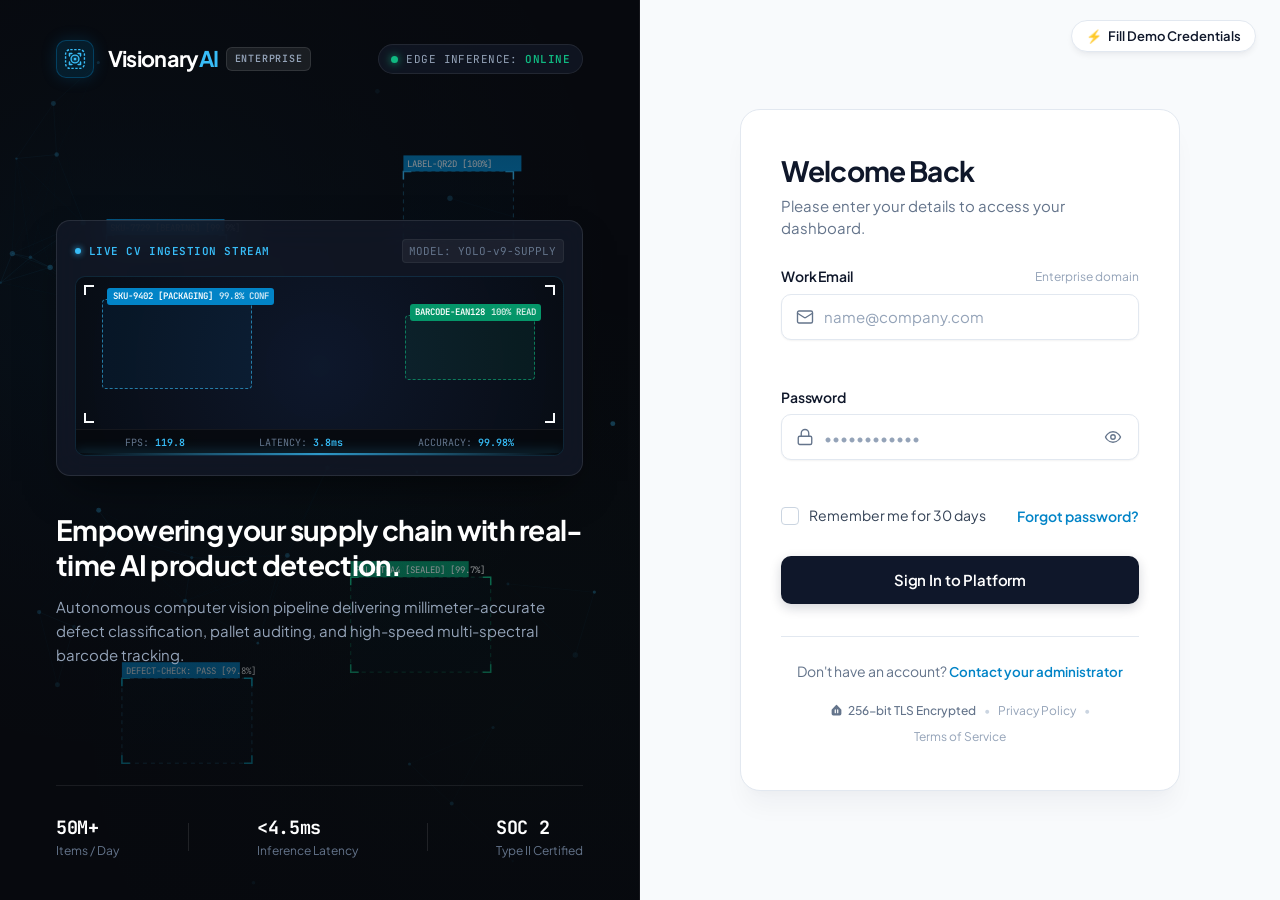
==== commit 2482ebfe: "Remove Continue with Google/Microsoft SSO buttons from login Both buttons only simulated authenticat" ====
--- a/index.html
+++ b/index.html
@@ -160,40 +160,6 @@
             <p class="form-subtitle">Please enter your details to access your dashboard.</p>
           </header>
 
-          <!-- SSO Options (Google & Microsoft) -->
-          <section class="sso-section" aria-label="Single Sign-On Authentication">
-            <div class="sso-grid">
-              <!-- Google SSO -->
-              <button type="button" class="sso-button" id="btnSsoGoogle" aria-label="Continue with Google Workspace SSO">
-                <svg class="sso-icon" viewBox="0 0 24 24" width="20" height="20" xmlns="http://www.w3.org/2000/svg" aria-hidden="true">
-                  <path d="M22.56 12.25c0-.78-.07-1.53-.2-2.25H12v4.26h5.92c-.26 1.37-1.04 2.53-2.21 3.31v2.77h3.57c2.08-1.92 3.28-4.74 3.28-8.09z" fill="#4285F4"/>
-                  <path d="M12 23c2.97 0 5.46-.98 7.28-2.66l-3.57-2.77c-.98.66-2.23 1.06-3.71 1.06-2.86 0-5.29-1.93-6.16-4.53H2.18v2.84C3.99 20.53 7.7 23 12 23z" fill="#34A853"/>
-                  <path d="M5.84 14.09c-.22-.66-.35-1.36-.35-2.09s.13-1.43.35-2.09V7.06H2.18C1.43 8.55 1 10.22 1 12s.43 3.45 1.18 4.94l2.85-2.22.81-.63z" fill="#FBBC05"/>
-                  <path d="M12 5.38c1.62 0 3.06.56 4.21 1.64l3.15-3.15C17.45 2.09 14.97 1 12 1 7.7 1 3.99 3.47 2.18 7.06l3.66 2.84c.87-2.6 3.3-4.52 6.16-4.52z" fill="#EA4335"/>
-                </svg>
-                <span class="sso-text">Continue with Google</span>
-              </button>
-
-              <!-- Microsoft SSO -->
-              <button type="button" class="sso-button" id="btnSsoMicrosoft" aria-label="Continue with Microsoft Azure AD SSO">
-                <svg class="sso-icon" viewBox="0 0 23 23" width="20" height="20" xmlns="http://www.w3.org/2000/svg" aria-hidden="true">
-                  <path fill="#f35325" d="M1 1h10v10H1z"/>
-                  <path fill="#81bc06" d="M12 1h10v10H12z"/>
-                  <path fill="#05a6f0" d="M1 12h10v10H1z"/>
-                  <path fill="#ffba08" d="M12 12h10v10H12z"/>
-                </svg>
-                <span class="sso-text">Continue with Microsoft</span>
-              </button>
-            </div>
-          </section>
-
-          <!-- Divider -->
-          <div class="divider-wrap" role="separator" aria-label="or sign in with enterprise credentials">
-            <div class="divider-line"></div>
-            <span class="divider-label">OR</span>
-            <div class="divider-line"></div>
-          </div>
-
           <!-- Login Form -->
           <form id="loginForm" class="auth-form" novalidate autocomplete="on">
             
--- a/css/styles.css
+++ b/css/styles.css
@@ -582,76 +582,6 @@
   line-height: 1.45;
 }
 
-/* SSO Single Sign-On Section */
-.sso-section {
-  margin-bottom: 1.5rem;
-}
-
-.sso-grid {
-  display: flex;
-  flex-direction: column;
-  gap: 0.75rem;
-}
-
-.sso-button {
-  display: flex;
-  align-items: center;
-  justify-content: center;
-  gap: 0.75rem;
-  width: 100%;
-  padding: 0.75rem 1rem;
-  border-radius: var(--radius-md);
-  background: #FFFFFF;
-  border: 1px solid var(--light-border);
-  color: var(--text-title);
-  font-size: 0.875rem;
-  font-weight: 600;
-  box-shadow: var(--shadow-sm);
-  position: relative;
-}
-
-.sso-button:hover {
-  background: #F8FAFC;
-  border-color: var(--light-border-hover);
-  box-shadow: var(--shadow-md);
-  transform: translateY(-1px);
-}
-
-.sso-button:active {
-  transform: translateY(0);
-  background: #F1F5F9;
-}
-
-.sso-icon {
-  flex-shrink: 0;
-}
-
-.sso-text {
-  letter-spacing: -0.01em;
-}
-
-/* Divider */
-.divider-wrap {
-  display: flex;
-  align-items: center;
-  margin: 1.5rem 0 1.65rem;
-  gap: 1rem;
-}
-
-.divider-line {
-  flex: 1;
-  height: 1px;
-  background-color: var(--light-border);
-}
-
-.divider-label {
-  font-family: var(--font-mono);
-  font-size: 0.75rem;
-  font-weight: 500;
-  color: var(--text-subtle);
-  letter-spacing: 0.05em;
-}
-
 /* Form Groups & Inputs */
 .auth-form {
   display: flex;
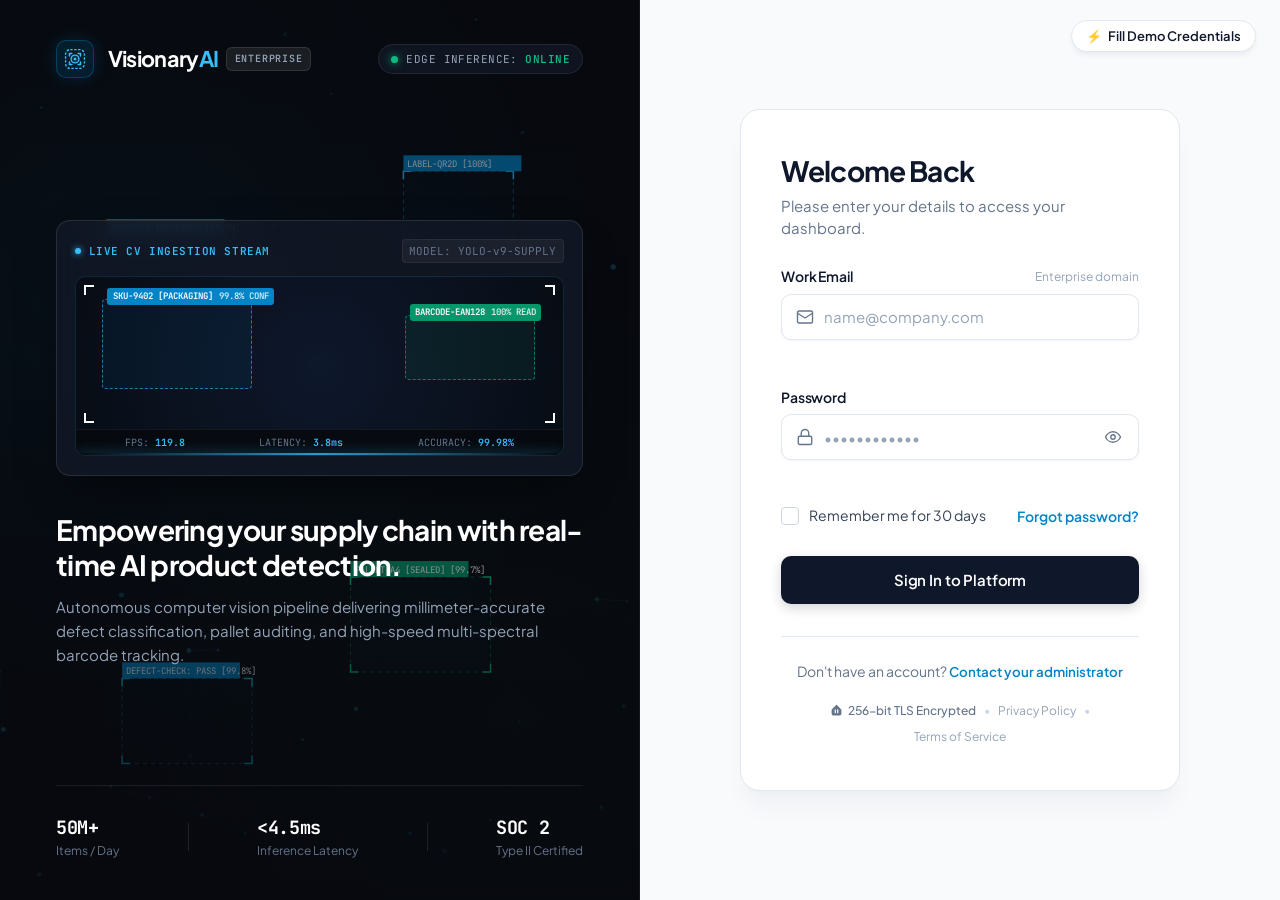
==== commit 0bf97e21: "Make "Send Reset Link" send a real email via Gmail SMTP Adds backend/mailer.py (smtplib over Gmail S" ====
--- a/index.html
+++ b/index.html
@@ -399,6 +399,7 @@
 
   <!-- Application Logic Scripts -->
   <script src="js/canvas-ai.js"></script>
+  <script src="js/api.js"></script>
   <script src="js/auth.js"></script>
   <script src="js/app.js"></script>
 </body>
